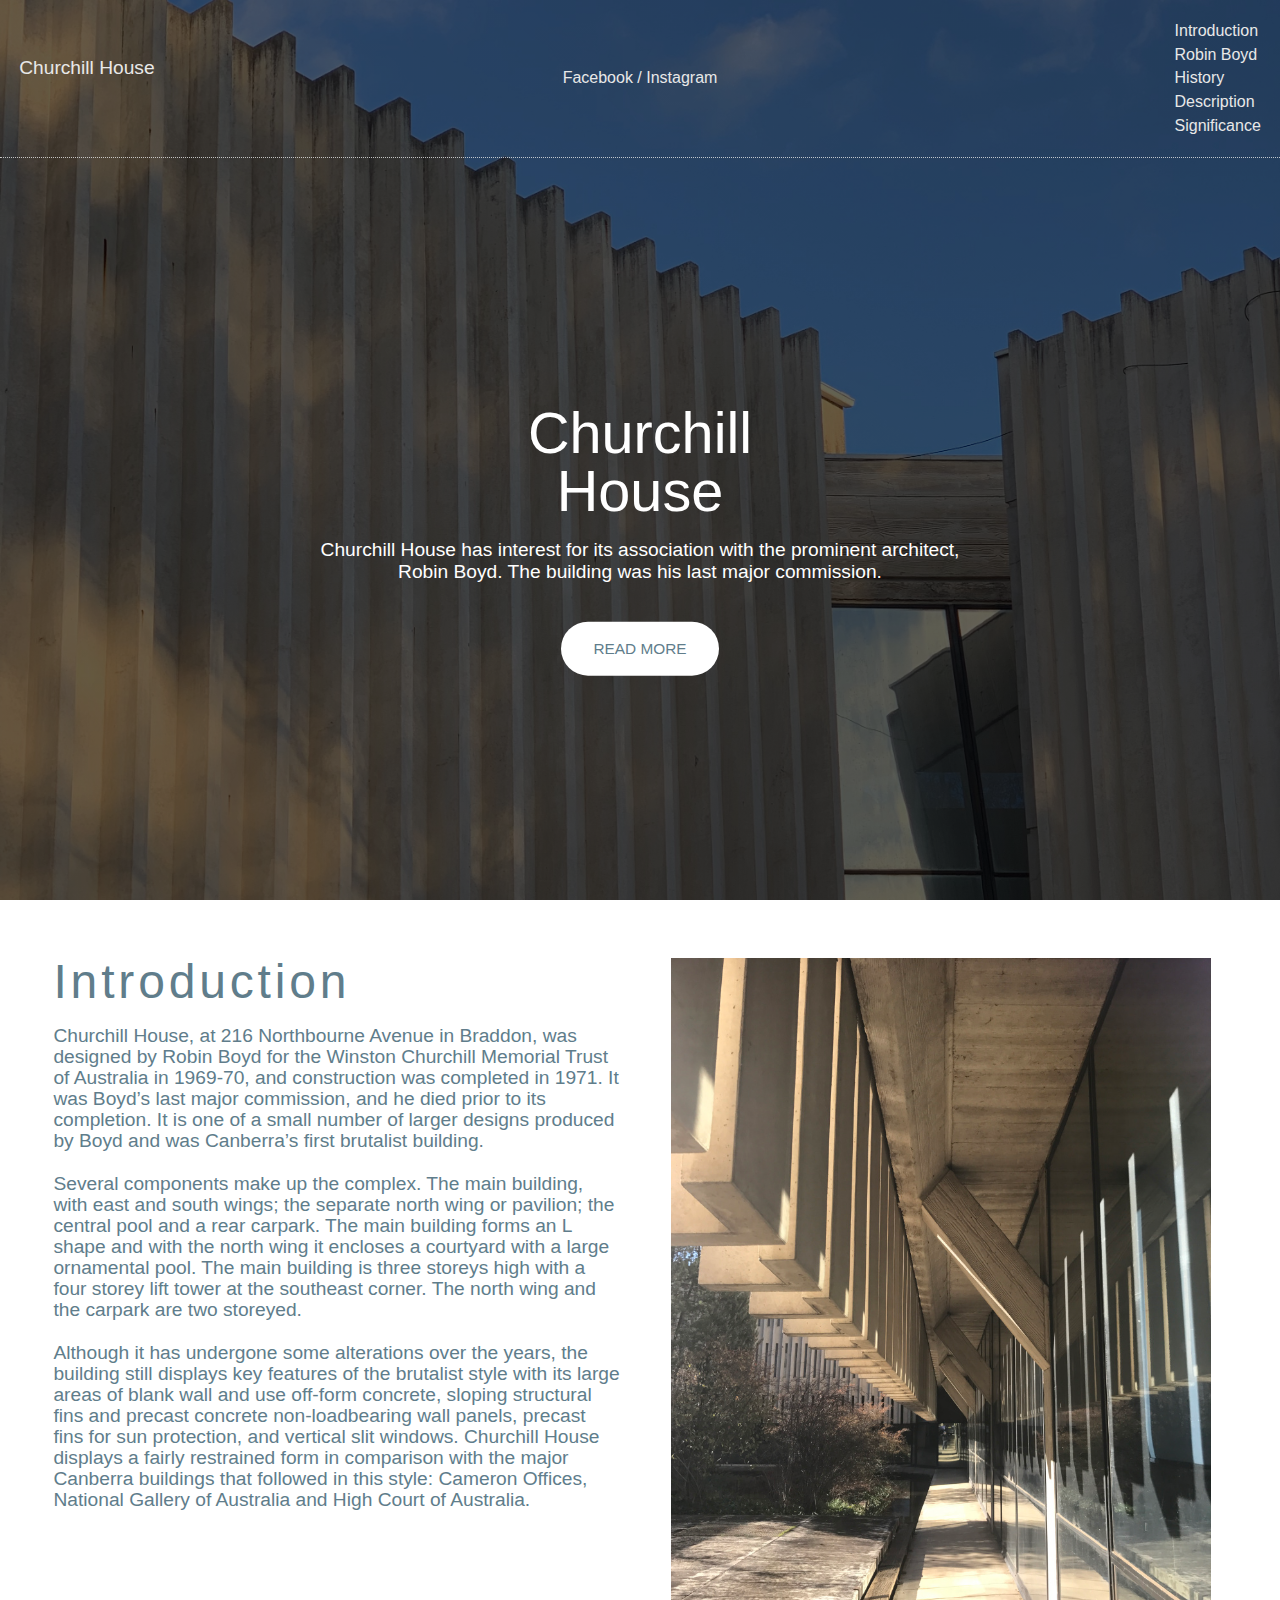
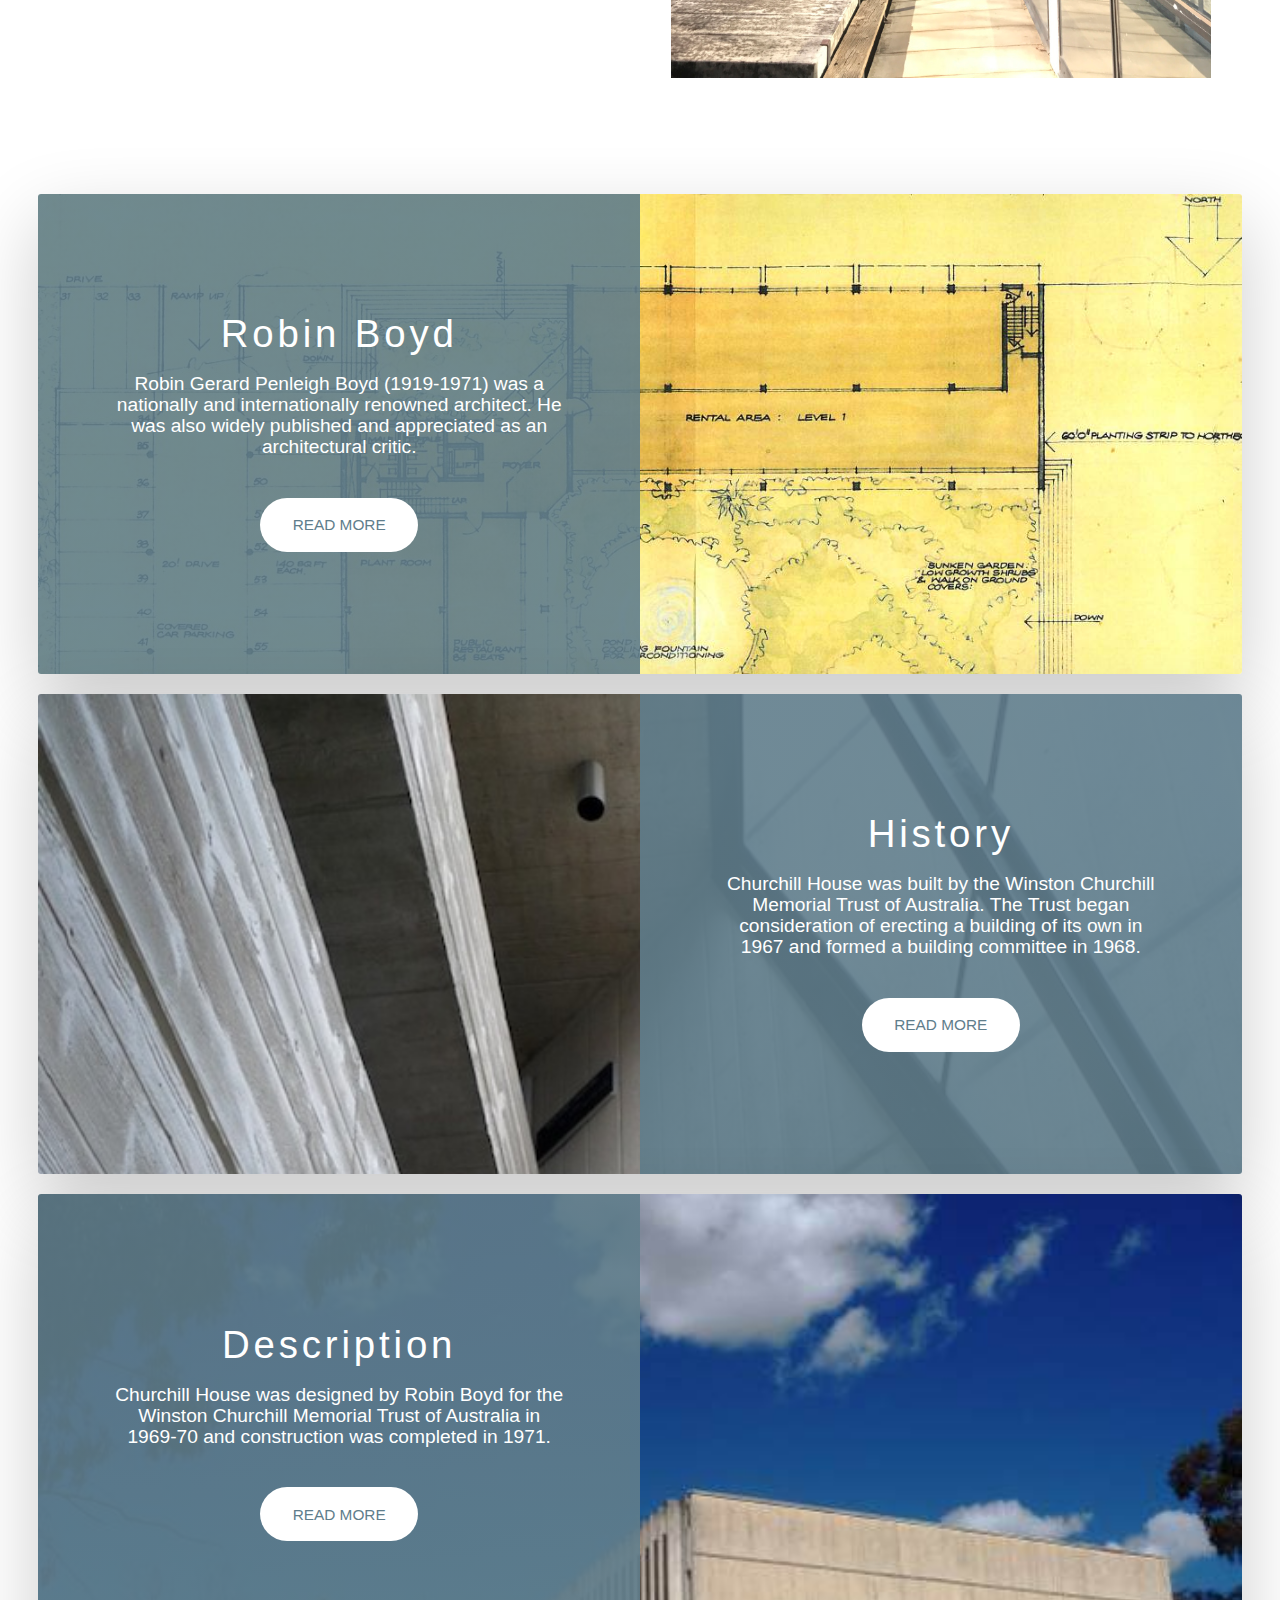
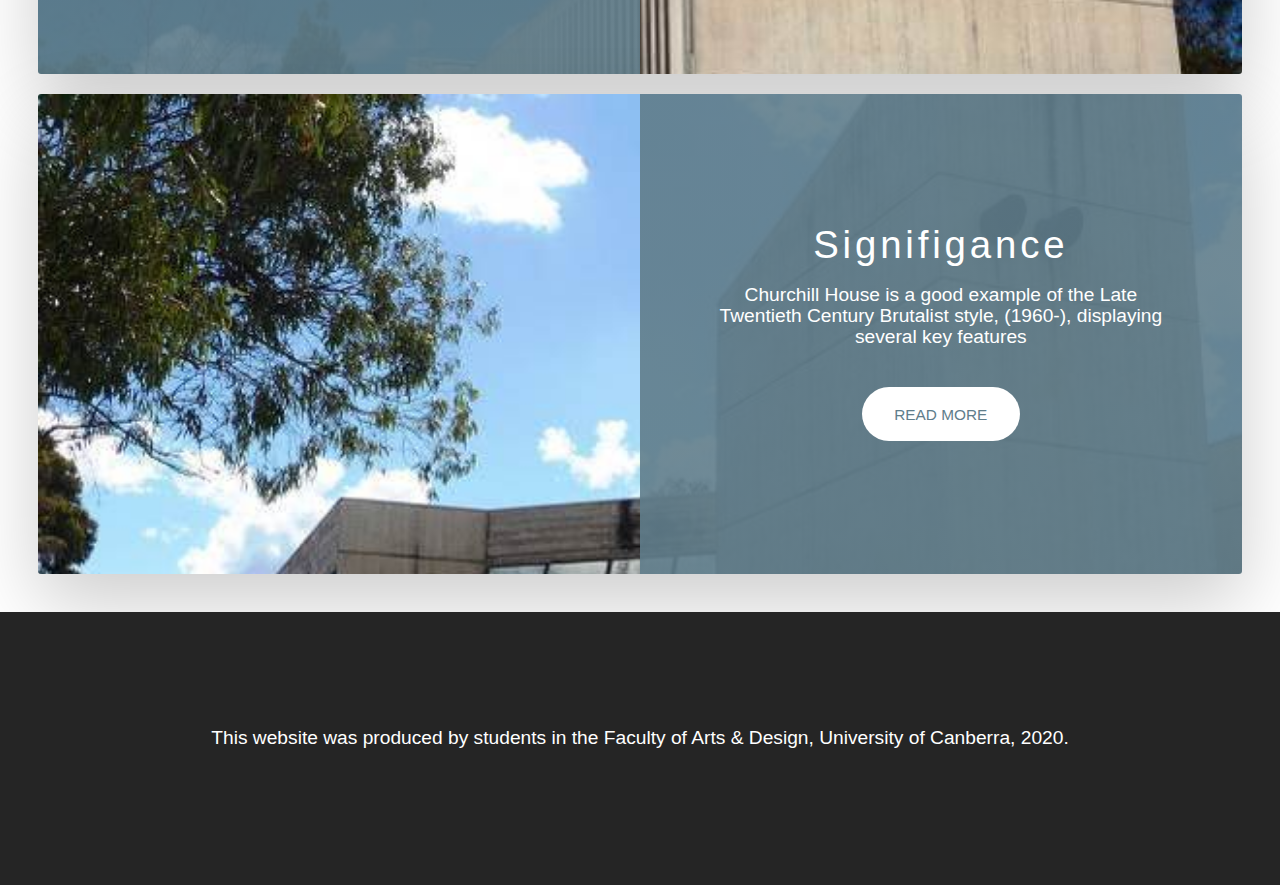
==== index.html @ b19f3801 "init" ====
<!DOCTYPE html>
<html lang="en">
<head>
    <meta charset="UTF-8">
    <meta name="viewport" content="width=device-width, initial-scale=1.0">
    <title>Churchill House</title>
    <link href="https://fonts.googleapis.com/css2?family=Radley:ital@0;1&display=swap" rel="stylesheet">
    <link rel="stylesheet" href="reset.css">
    <link rel="stylesheet" href="style.css">
</head>
<body>







  

   
        <header id="hero">
        
            <div class="navbar">
           
                    <div class="logo-box">
                        <p><a href="index.html">Churchill House</a></p>
                    </div>
                    <div class="social-links">
                        <ul>
                            <li><a class="social-link" href="#">Facebook</a> / </li>
                            <li><a class="social-link" href="#">Instagram</a></li>
                        </ul>
                    </div>
                    <div class="main-menu">
                        <nav class="main-nav">
                            <ul>
                                <li><a class="main-link" href="index.html#intro">Introduction</a></li>
                                <li><a class="main-link" href="robin-boyd.html">Robin Boyd</a></li>
                                <li><a class="main-link" href="history.html">History</a></li>
                                <li><a class="main-link" href="description.html">Description</a></li>
                                <li><a class="main-link" href="significance.html">Significance</a></li>
                            </ul>
                        </nav>
                    </div>
             
            </div>
          <div class="heading-box">
              <h1>
                <span class="heading-primary">Churchill</span>
                <span class="heading-sub">House</span>
              </h1>
              <p>Churchill House has interest for its association with the prominent architect, Robin Boyd. The building was his last major commission.</p>
              <a class="button" href="#intro">Read More</a>
          </div>
          
</header>









<!-- end of Hero section above, start of main section below -->

<main id="intro" class="main-container">
    <section class="top-section">
        <div class="section-container-text">
            <h2>Introduction</h2>
            <p>Churchill House, at 216 Northbourne Avenue in Braddon, was designed by Robin Boyd for the Winston Churchill Memorial Trust of Australia in 1969-70, and construction was completed in 1971. It was Boyd’s last major commission, and he died prior to its completion. It is one of a small number of larger designs produced by Boyd and was Canberra’s first brutalist building.</p>

           <p>Several components make up the complex. The main building, with east and south wings; the separate north wing or pavilion; the central pool and a rear carpark. The main building forms an L shape and with the north wing it encloses a courtyard with a large ornamental pool. The main building is three storeys high with a four storey lift tower at the southeast corner. The north wing and the carpark are two storeyed.</p>
            
            <p>Although it has undergone some alterations over the years, the building still displays key features of the brutalist style with its large areas of blank wall and use off-form concrete, sloping structural fins and precast concrete non-loadbearing wall panels, precast fins for sun protection, and vertical slit windows. Churchill House displays a fairly restrained form in comparison with the major Canberra buildings that followed in this style: Cameron Offices, National Gallery of Australia and High Court of Australia.</p>
        </div>
        <div class="section-container-image">
            <figure>
<img class="intro-image" src="/assets/images/churchill-house-21.jpg" alt="">
            </figure>
        </div>
    </section>

   
<!-- Row Section -->

<section class="read-more-section">
    <div class="row">
        <div class="row-content" id="row-1">
            <div class="row-text">
                <h2>Robin Boyd</h2>
                <p>Robin Gerard Penleigh Boyd (1919-1971) was a nationally and internationally renowned architect. He was also widely published and appreciated as an architectural critic.</p>
                <a class="button" href="robin-boyd.html">Read More</a>
            </div>
        </div>
    </div>


    <div class="row">
        <div class="row-content" id="row-2">
            <div class="row-text">
                <h2>History</h2>
                <p>Churchill House was built by the Winston Churchill Memorial Trust of Australia. The Trust began consideration of erecting a building of its own in 1967 and formed a building committee in 1968. </p>
                <a class="button" href="history.html">Read More</a>
            </div>
        </div>
    </div>


    <div class="row">
        <div class="row-content" id="row-3">
            <div class="row-text">
                <h2>Description</h2>
                <p>Churchill House was designed by Robin Boyd for the Winston Churchill Memorial Trust of Australia in 1969-70 and construction was completed in 1971.</p>
                <a class="button" href="description.html">Read More</a>
            </div>
        </div>
    </div>


    <div class="row">
        <div class="row-content" id="row-4">
            <div class="row-text">
                <h2>Signifigance</h2>
                <p>Churchill House is a good example of the Late Twentieth Century Brutalist style, (1960-), displaying several key features</p>
                <a class="button" href="significance.html">Read More</a>
                
            </div>
        </div>
    </div>


</section>

      <footer class="footer">
       <p>This website was produced by students in the Faculty of Arts & Design, University of Canberra, 2020.</p>
      </footer>
      





</body>
</html>
---- style.css ----
/* minor reset in addition to the reset.css just in case - a lot of resources seem to recommend border-box sizing for consistency */

* {
    margin: 0;
    padding: 0;
    box-sizing: border-box;
}

/* setting the root so that i can use rem's for font-size etc. and hopefully make my site responsive - a blog post recommended this */

:root {
    font-size: 1.5vw;
}



   p {
    font-size: 1.6rem;
    line-height: 1.8rem;
    margin-bottom: 1.4rem;
    }

    @media (min-width: 700px) {
        p {
           font-size: 1rem;
           line-height: 1.1rem;
           margin-bottom: 1.1rem;
        }  
       }
    

h1 {
    font-size: 3rem;
}

.heading-primary {
    display: block;
}

.heading-sub {
    display: block;
    margin-bottom: 1rem;
}

h2 {
    font-size: 2.5rem;
    letter-spacing: 0.2rem;
    margin-bottom: 1rem;
}



header {
    min-height: 100vh;
    width: 100%;
}

.content-page {
    background: rgb(96, 125, 139);
}

body {
    background-color: #ffffff;
    color: rgb(96, 125, 139);
    font-family: 'Roboto', sans-serif;
    font-weight: 400;
}

.navbar {
    color: rgba(232, 232, 232, 1);
    min-height: 8rem;
    font-size: 16px;
    display: flex;
    justify-content: space-between;
    align-items: center;
    height: 50%;
    padding: 1rem;
    border-bottom: 1px dotted rgba(232, 232, 232, 0.8);
}

/* Flex Nav items (3 items) */

.logo-box a {
   text-decoration: none;
   color: rgba(232, 232, 232, 1);
}

/* This was the only way i could think of to exactly centre the social media links */
.social-links {
    position: absolute;
    left: 50%;
    transform: translatex(-50%);
}
    .social-links li {
        list-style-type: none;
        display: inline-block;

    }
        .social-link {
            text-decoration: none;
            cursor: pointer;
            color: rgba(232, 232, 232, 1);
        }

.main-menu {
   
}

.main-nav {


}
    .main-nav li {
        list-style-type: none;
        padding: 0.2rem 0;
    }

    .social-link:link,
    .social-link:visited,
    .main-link:link,
    .main-link:visited {
        text-decoration: none;
        cursor: pointer;
        display: inline-block;
       color: rgba(232, 232, 232, 1);
       transition: all .2s ease-in-out;
    
    }

    .social-link:hover,
    .main-link:hover {
        background-color: rgba(96, 125, 139,0.9);
        transform: scale(1.3);
    }
    
    .social-link:visited,
    .main-link:visited {
        transform: scale(1.1);
    }

#hero {
    min-height: 100vh;
    width: 100%;
    background-image: linear-gradient(rgba(0,0,0,0.6), rgba(0,0,0,0.6)), url(/assets/images/churchill-house-37.jpg);
    background-size: cover;
    background-position: top;
    background-repeat: no-repeat;
}

.heading-box {
    color: #fff;
    position: absolute;
    top: 60%;
    left: 50%;
    transform: translate(-50%, -50%);
    text-align: center;
}



/* Header section including Navigation */
/* 
.header-section {
    width: 100vw;
    min-height: 90vh;
    /* background-color: blue; */
    /* background-image: url(/assets/images/churchill-house-36.jpg);
    background-size: cover;
    background-position: center;
}

.header {
    display: flex;
    align-items: center;
    justify-content: center;
    background-color: darkgreen;
    width: 95vw;
    height: 8vw;
    margin: auto;
} */ 

    /* three sections inside Header bar */
    /* first item */

    /* .header__logo-box {
        flex: 1;
        background-color: cadetblue;
        display: flex;
    }

    /* Second item */
    .header__social-box {
        flex: 2;
        background-color: chocolate;
        justify-content: center;
        text-align: center;
    }

    .social-links {
        display: flex;
        flex-direction: row;
        justify-content: center;
        align-content: center;
    }




    .social-links li {
        text-decoration: none;
    }

    .social-links a {
        text-decoration: none;
        list-style-type: none;
    }

    .social-links a:active, .social-links a:hover {
        border-bottom: 1px dotted #000000;
        color: #fff;
    }

.menu-section {
    flex: 1;
} */

    /* main menu in nav */

    /* menu */


   


/* 

    .heading-box {
        position: absolute;
        top: 45%;
        left: 50%;
        transform: translate(-50%, -50%);
        text-align: center;
        padding: 2rem 3em;
        overflow-x: visible;
    } */

    /* Set main heading font size etc. below */

    /* .main-heading {
        font-size: 3rem;
        color: seashell;
        background: rgba(0, 0, 0, .4);
        border-radius: 2px;
        padding: 1rem 1.5rem;
    }


    .main-heading__primary {
        display: block;
    }

    .main-heading__sub {
        display: block;
    } */

    /* End of Hero Section above - Start of Main section below */

    .main-container {
        width: 100vw;
    }

    .top-section {
        /* background-color: fuchsia; */
        min-height: 80vh;
        width: 100%;
        display: grid;
        align-items: center;
        grid-template-columns: repeat(auto-fit, minmax(300px, 1fr));
        padding: 2rem 2rem;
        
    }

    /* Media Query for section height on Tablet - auto-fit seems to work well but the rows are way too tall on tablet compared to their width) */

    @media (min-width: 700px) and (max-width: 1200px) {
        .top-section {
            min-height: 70vh;
        }
    }


    .section-container-text {
        height: 100%;
        max-width: 100vw;
        /* background-color: lightseagreen; */
        padding: 0 2.5%;
        max-width: 100vw;
        padding-top: 1rem;
        padding-bottom: 1rem;
        padding-right: 1rem;
    }

    .alternate {
        color: #fff;
    }

    .section-container-image {
        height: 100%;
        /* background-color: hotpink; */
        padding: 0 2.5%;
        max-width: 100vw;
        padding-top: 1rem;
        padding-bottom: 1rem;
        max-width: 100vw;
    }

 



    .intro-image {
        max-height: 80vh;
        display: block;
        margin: 0 auto;
        object-fit: cover;
        max-width: 95vw;
        
    }


/* Section that contains rows of content */

.read-more-section {
    padding: 2rem 2rem;
    /* background-image: linear-gradient(to right bottom, #fff, #000000); */
}


.row {
    padding-top: 20px;
}




.row-content {
    background-image: linear-gradient(90deg,
    rgba(96, 125, 139,0.9) 0%,
    rgba(96, 125, 139,0.9) 50%,
                                    transparent 50%),
                                    url(/assets/images/churchill-house-19.jpg);



    background-size: 100%;
    border-radius: 3px;
    box-shadow: 0 1.5rem 4rem rgba(0, 0, 0, .2);


    height: 25rem;
    /* display: grid; */
    display: flex;

    align-items: center;
}

#row-2, #row-4 {
    flex-direction: row-reverse;



 
}

#row-1 {
    background-image: linear-gradient(90deg,
    rgba(96, 125, 139,0.9) 0%,
    rgba(96, 125, 139,0.9) 50%,
                                    transparent 50%),
                                    url(/assets/images/churchill-house-19.jpg);
}


#row-2 {
    background-image: linear-gradient(270deg,
    rgba(96, 125, 139,0.9) 0%,
    rgba(96, 125, 139,0.9) 50%,
    transparent 50%),
 url(/assets/images/churchill-house-24.jpg);
}


#row-3 {

        background-image: linear-gradient(90deg,
        rgba(96, 125, 139,0.9) 0%,
        rgba(96, 125, 139,0.9) 50%,
                                        transparent 50%),
                                        url(/assets/images/churchill-house-15.jpg);
    
}


#row-4 {
    background-image: linear-gradient(270deg,
    rgba(96, 125, 139,0.9) 0%,
    rgba(96, 125, 139,0.9) 50%,
    transparent 50%),
 url(/assets/images/churchill-house-14.jpg);
}




.row-text {
    width: 50%;
    padding: 4rem;
    text-align: center;
    color: #fff;
}

.row-text h2 {
 font-size: 2rem;
}

/* links */

a, a:visited, a:hover, a:active {
    text-decoration: none;
    color: inherit;
}

/* button */

.button:link,
.button:visited {
    margin-top: 1rem;
    font-size: 0.8rem;
    text-transform: uppercase;
    background-color: #fff;
    color: rgb(96, 125, 139);
    padding: 1rem 1.7rem;
    display: inline-block;
    border-radius: 2.5rem;
    transition: all .3s;
}

.button:hover {
    transform: translateY(-3px);
    box-shadow: 0 10px 20px rgba(0,0,0,.2);
}

.button:active {
    transform: translateY(-1px);
    box-shadow: 0 5px 10px rgba(0,0,0,.2);
}

/* Footer */

.footer {
    background-color: rgb(37, 37, 37);
    color: #fff;
    text-align: center;
    padding: 6rem 0;
    position: sticky;
    font-size: 1rem;
}
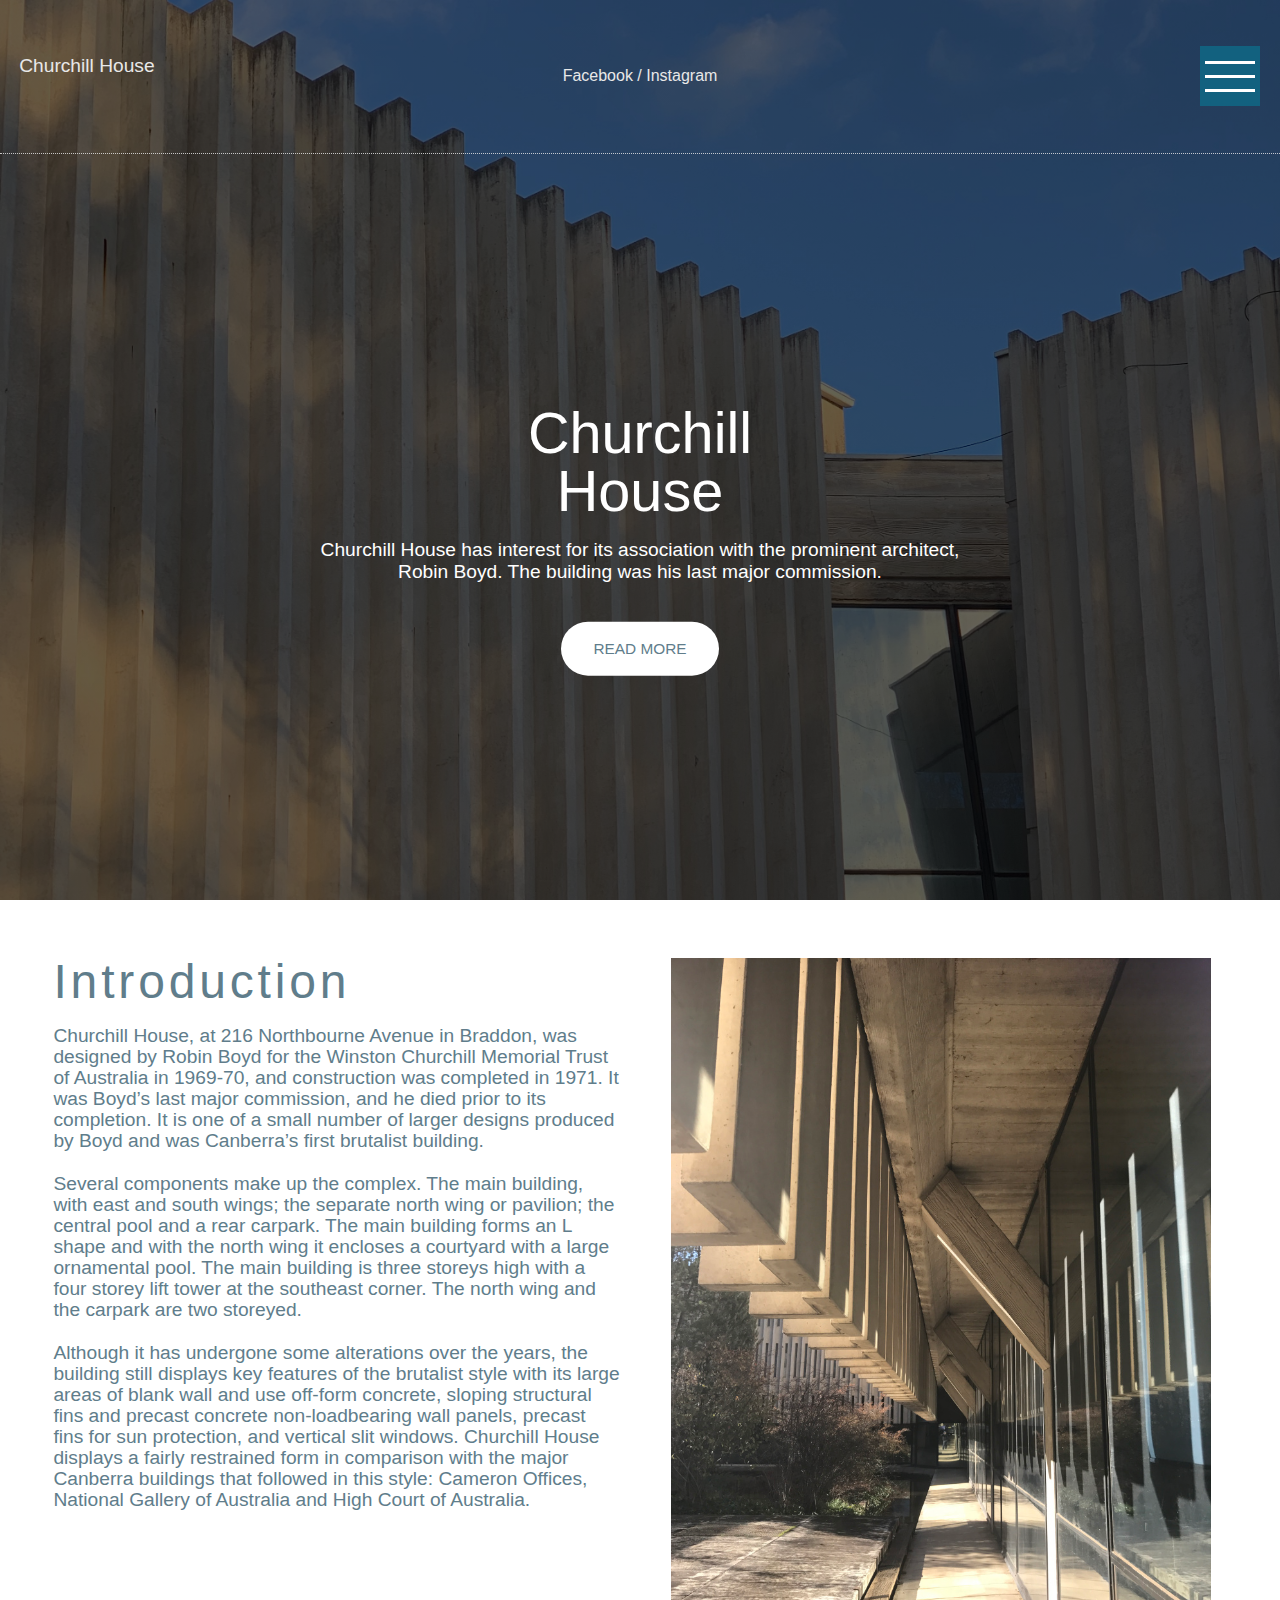
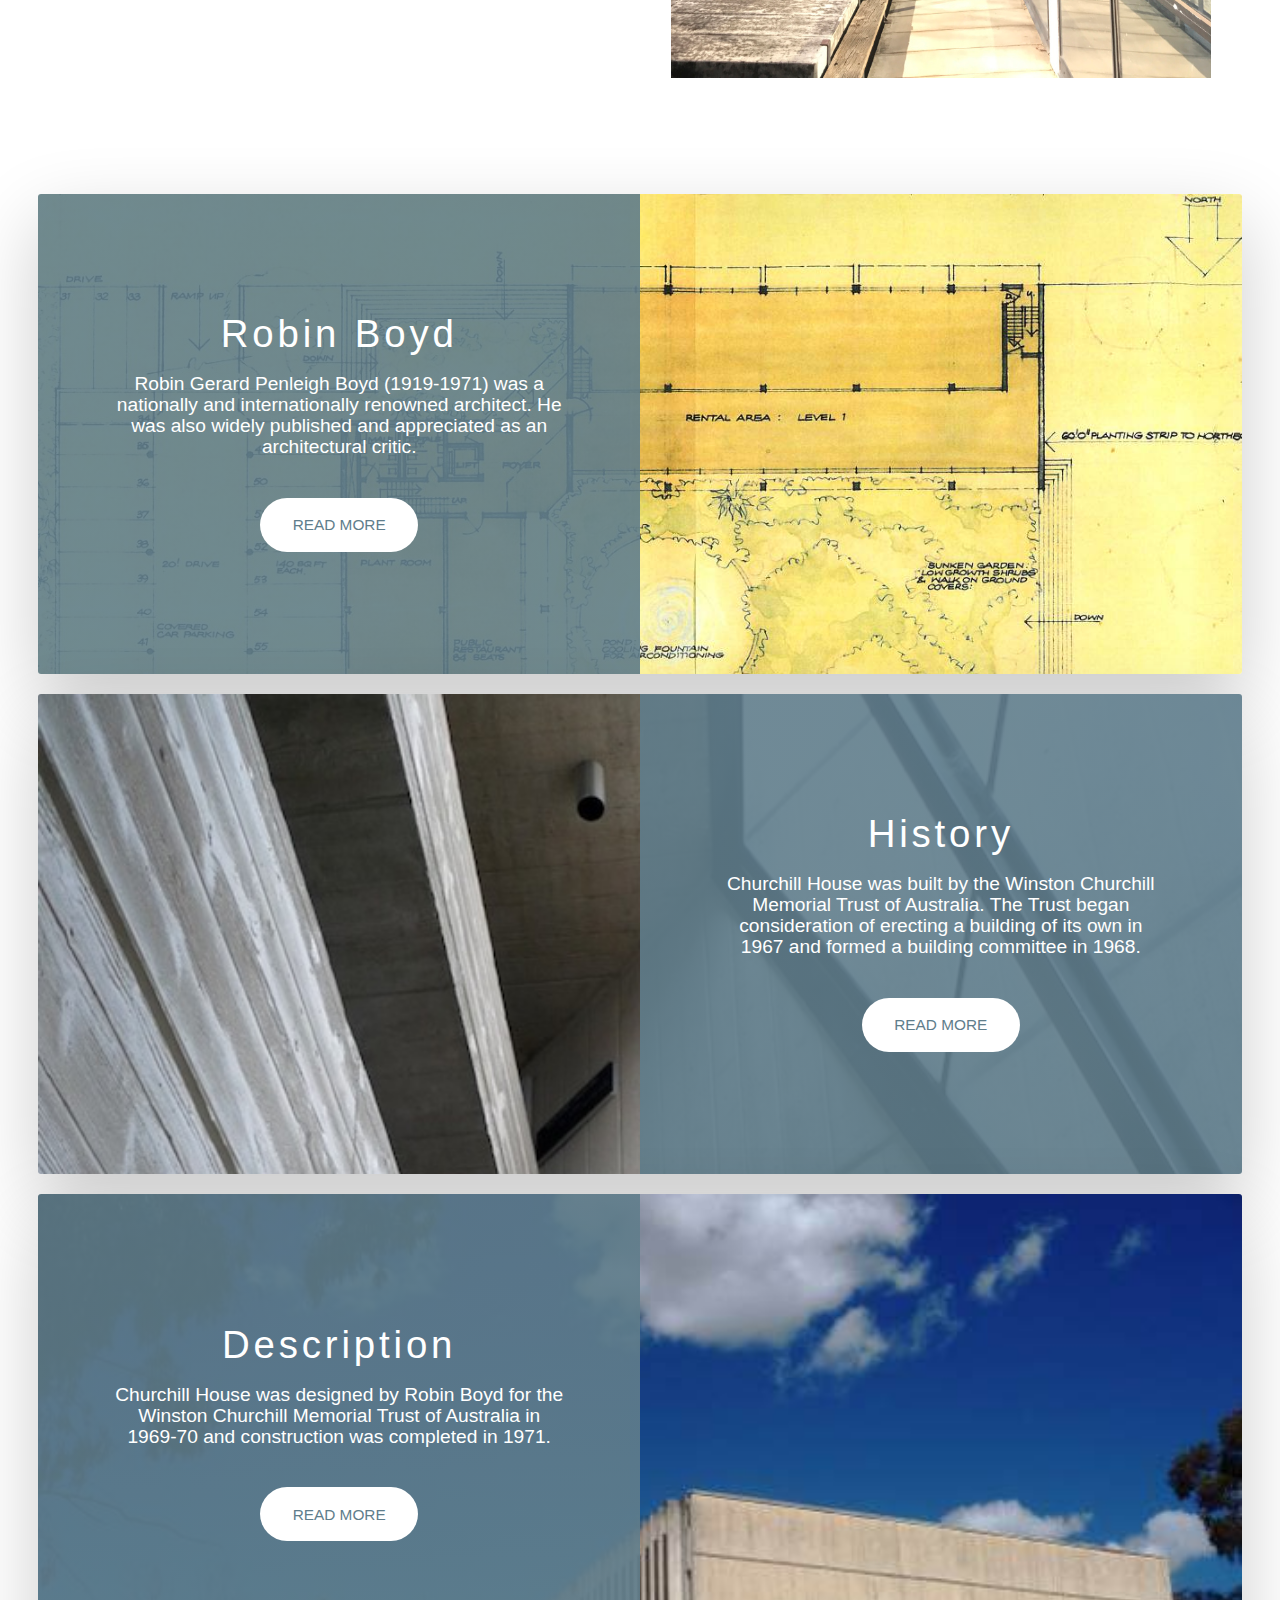
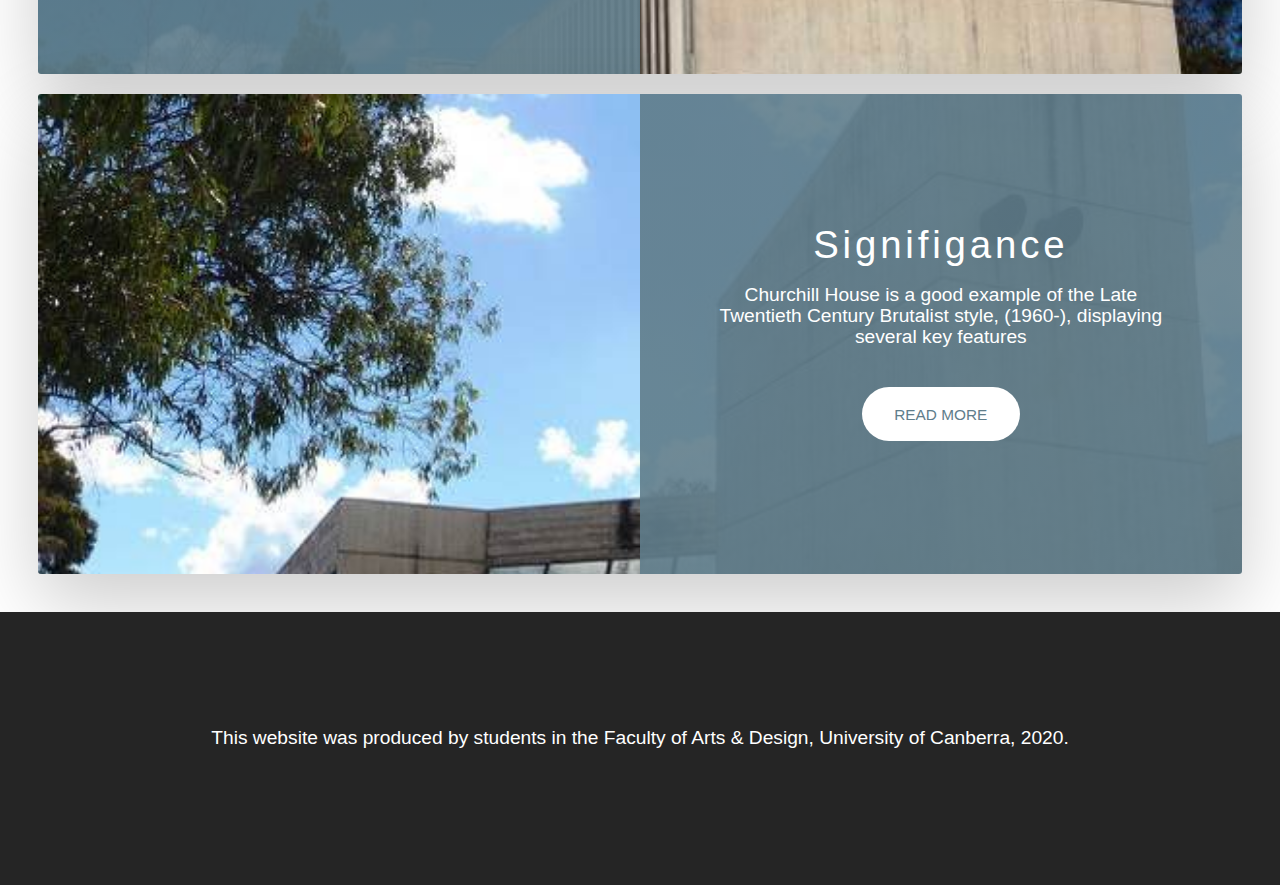
==== commit 3838a973: "hamburger menu" ====
--- a/index.html
+++ b/index.html
@@ -32,7 +32,7 @@
                             <li><a class="social-link" href="#">Instagram</a></li>
                         </ul>
                     </div>
-                    <div class="main-menu">
+                    <!-- <div class="main-menu">
                         <nav class="main-nav">
                             <ul>
                                 <li><a class="main-link" href="index.html#intro">Introduction</a></li>
@@ -42,6 +42,14 @@
                                 <li><a class="main-link" href="significance.html">Significance</a></li>
                             </ul>
                         </nav>
+                    </div> -->
+                    <div class="menu-box">
+                        <div class="menu-container">
+                            <input type="checkbox" class="toggle-switch">
+                            <div class="hamburger">
+                                <div></div>
+                            </div>
+                        </div>
                     </div>
              
             </div>
--- a/style.css
+++ b/style.css
@@ -27,7 +27,101 @@
            margin-bottom: 1.1rem;
         }  
        }
+  /* Menu code */
+  
+  /* menu */
+
+  .menu-box {
+      /* height: 100%; */
+      /* position: fixed; */
+
+
+  }
+
+  .menu-container {
+    position: fixed;
+    right: 0;
+    top 0;
+    z-index: 1;
     
+}
+
+.menu-container .toggle-switch {
+    position: absolute;
+    right: 20px;
+    top: -30px;
+    z-index: 2;
+    cursor: pointer;
+    width: 60px;
+    height: 60px;
+    opacity: 0;
+
+}
+
+.menu-container .hamburger {
+    position: absolute;
+    top: -30px;
+    right: 20px;
+    z-index: 1;
+    width: 60px;
+    height: 60px;
+    padding: 5px;
+    background-color: rgba(13, 110, 139, 0.75);
+    display: flex;
+    align-items: center;
+    justify-content: center;
+
+}
+
+/* Hamburger line */
+
+.menu-container .hamburger > div {
+    position: relative;
+    width: 100%;
+    height: 3px;
+    background-color: #ffffff;
+    display: flex;
+    align-items: center;
+    justify-content: center;
+    transition: all 0.4s ease;
+}
+
+/* Top and bottom lines */
+
+.menu-container .hamburger > div:after,
+.menu-container .hamburger > div:before {
+content: "";
+position: absolute;
+z-index: 1;
+top: -14px;
+width: 100%;
+height: 3px;
+background: inherit;
+}
+
+/* moves line down */
+.menu-container .hamburger > div:after {
+    top: 14px;
+}
+
+/* toggler animate */
+
+.menu-container .toggle-switch:checked + .hamburger > div {
+    transform: rotate(135deg);
+    }
+
+    /* turn lines into x */
+
+.menu-container .toggle-switch:checked + .hamburger > div:before,
+.menu-container .toggle-switch:checked + .hamburger > div:after {
+    top: 0;
+    transform: rotate(90deg);
+}
+
+
+
+
+  /* end menu code */
 
 h1 {
     font-size: 3rem;
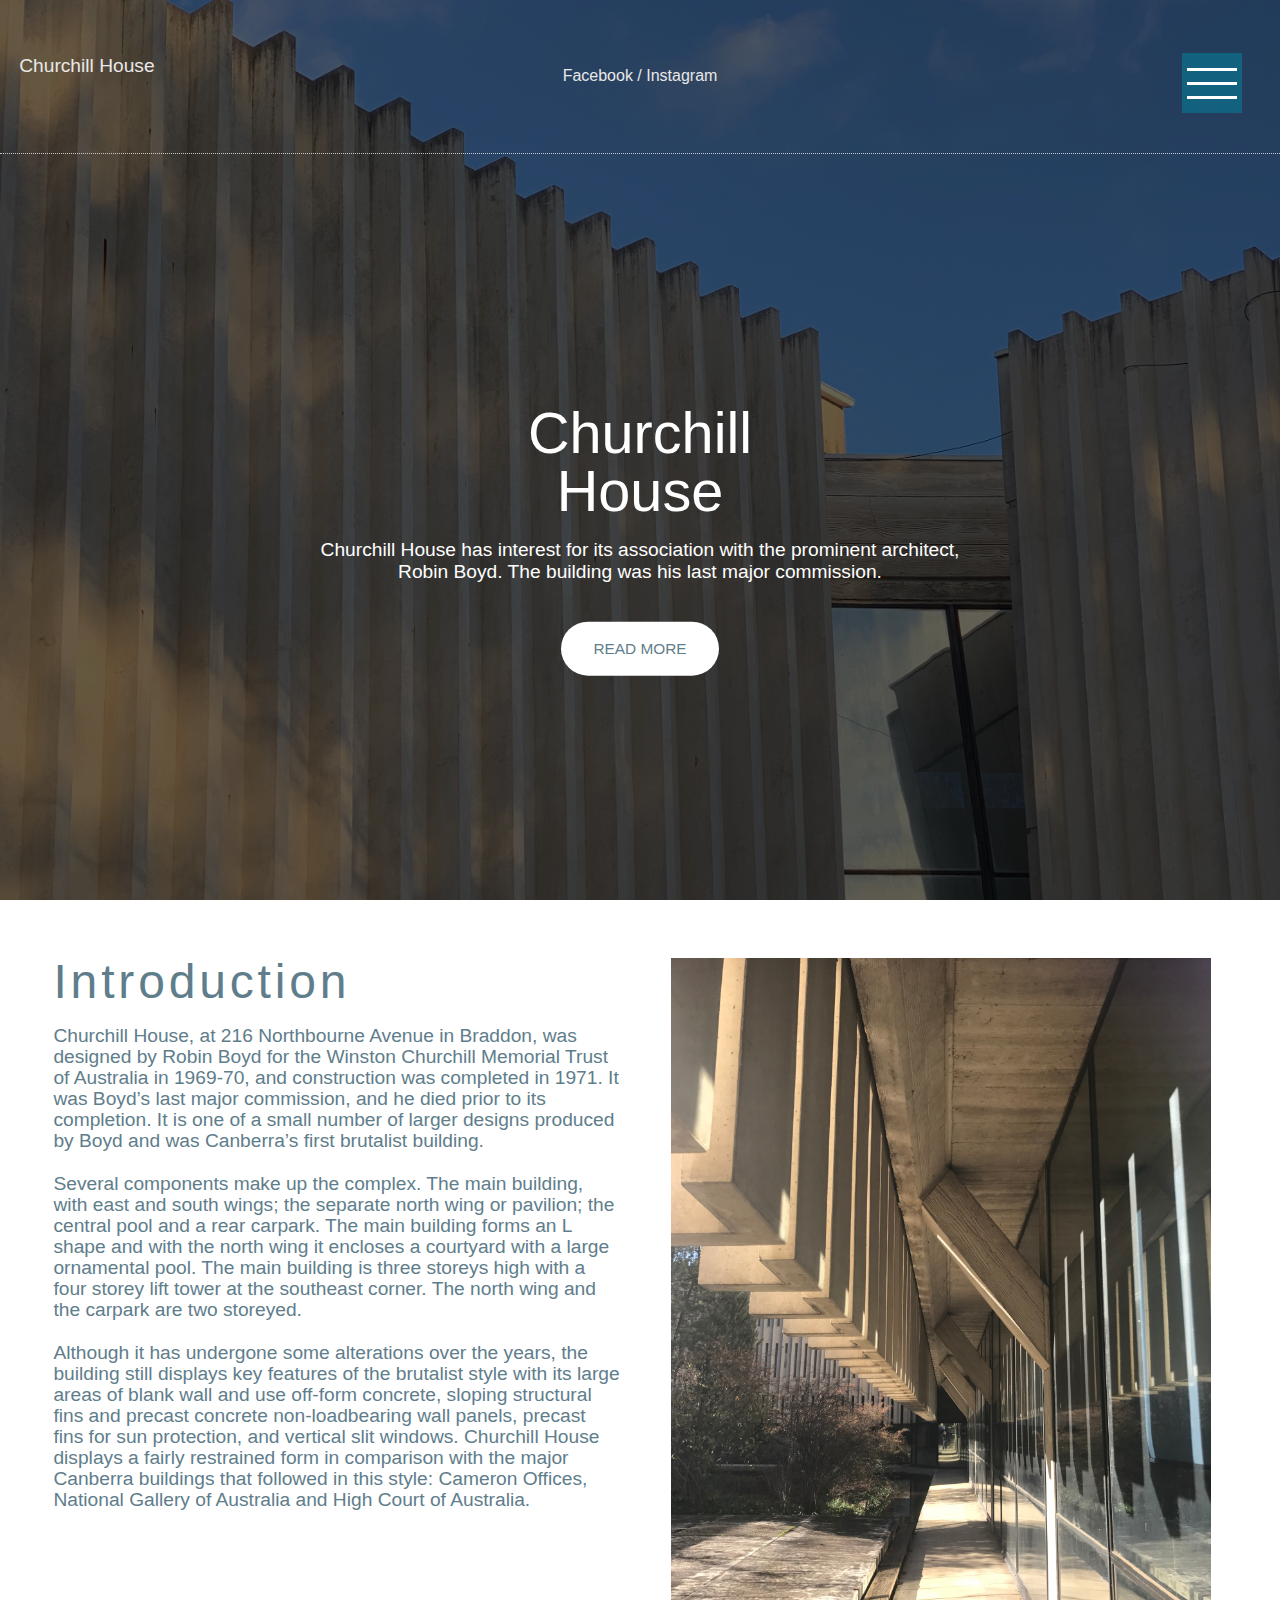
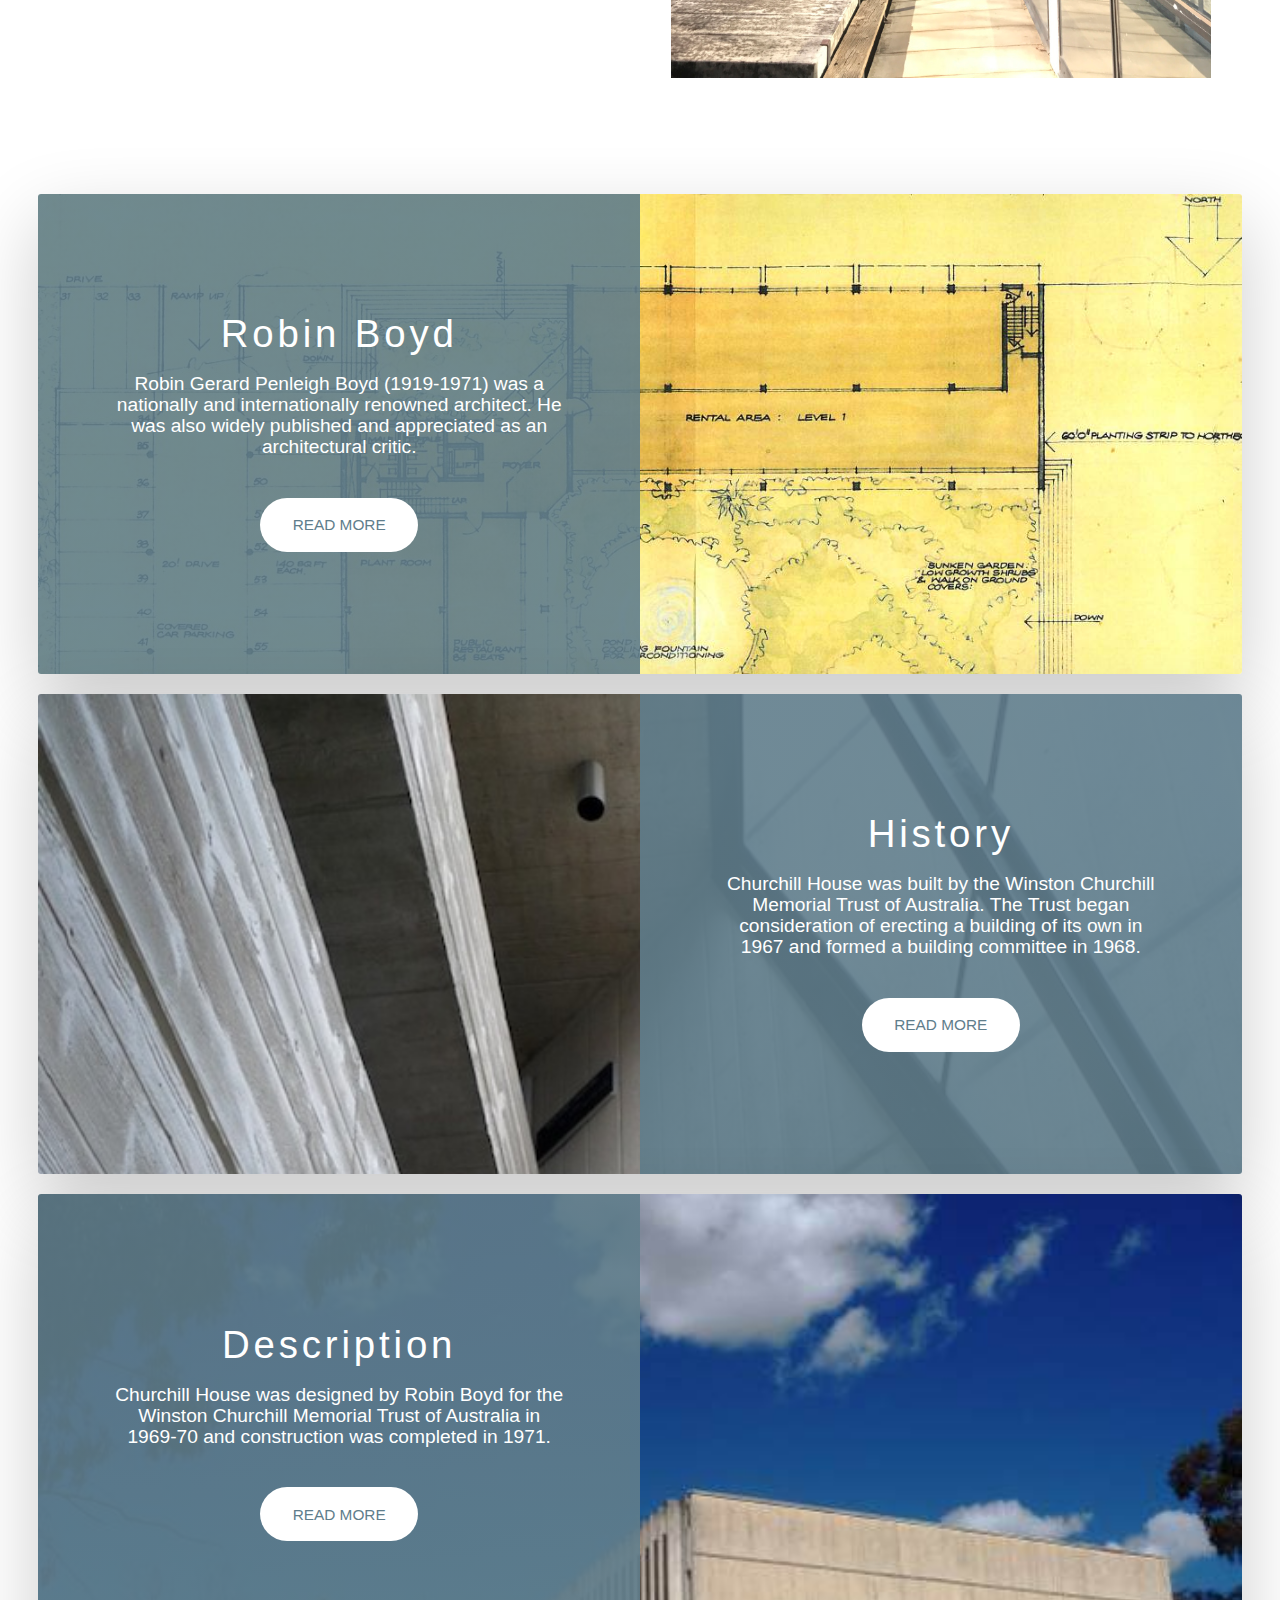
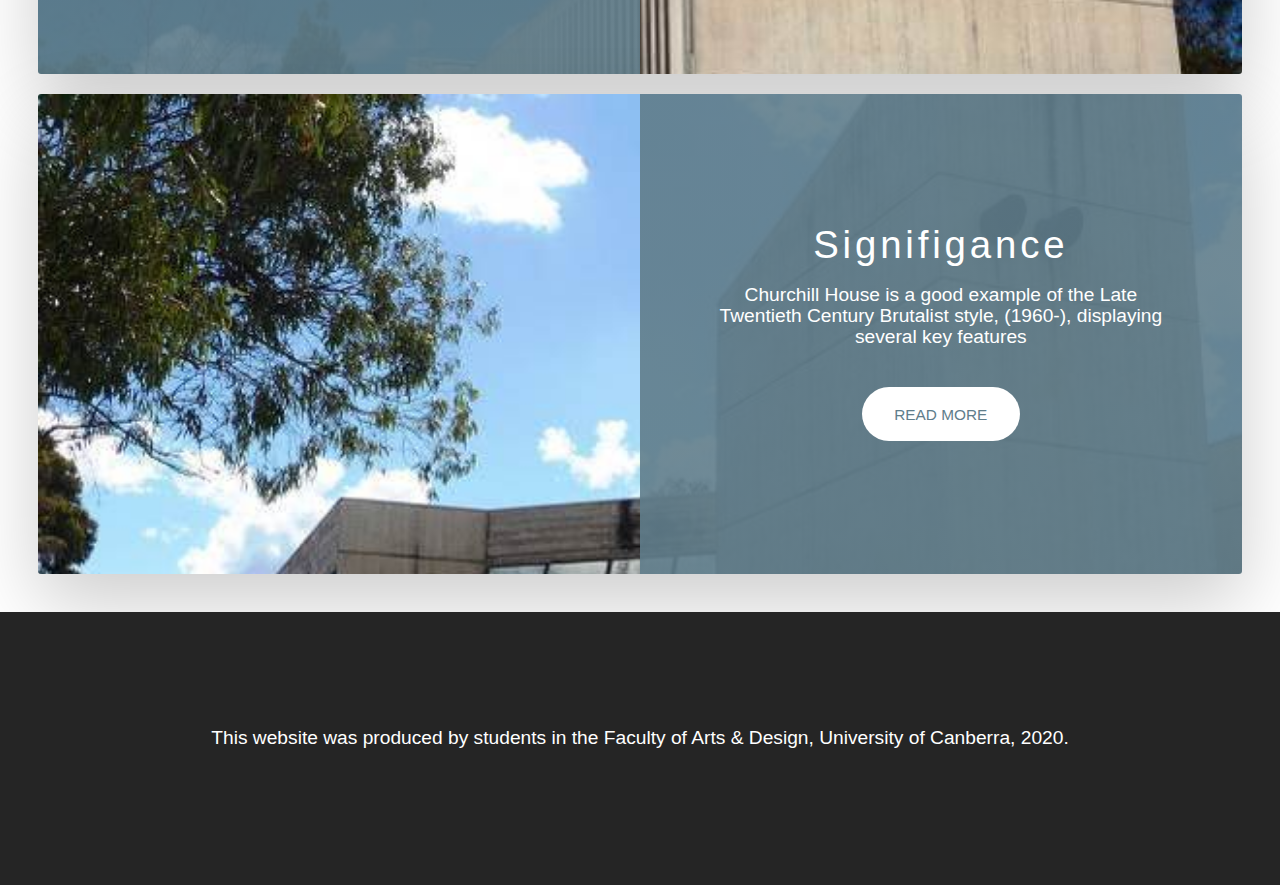
==== commit 3798b3a6: "functioning hamburger menu" ====
--- a/index.html
+++ b/index.html
@@ -49,7 +49,25 @@
                             <div class="hamburger">
                                 <div></div>
                             </div>
+                            <nav class="menu">
+                                <div>
+                                    <div>
+                                        <ul>
+                                            
+                                            <li><a class="main-link" href="robin-boyd.html">Robin Boyd</a></li>
+                                            <li><a class="main-link" href="history.html">History</a></li>
+                                            <li><a class="main-link" href="description.html">Description</a></li>
+                                            <li><a class="main-link" href="significance.html">Significance</a></li>
+                                        </ul>
+                                    </div>
+                                </div>
+                            </nav>
                         </div>
+
+                        
+
+
+
                     </div>
              
             </div>
--- a/style.css
+++ b/style.css
@@ -48,8 +48,8 @@
 
 .menu-container .toggle-switch {
     position: absolute;
-    right: 20px;
-    top: -30px;
+    right: 2rem;
+    top: -1.2rem;
     z-index: 2;
     cursor: pointer;
     width: 60px;
@@ -60,8 +60,8 @@
 
 .menu-container .hamburger {
     position: absolute;
-    top: -30px;
-    right: 20px;
+    top: -1.2rem;
+    right: 2rem;
     z-index: 1;
     width: 60px;
     height: 60px;
@@ -118,8 +118,74 @@
     transform: rotate(90deg);
 }
 
-
-
+/* menu items */
+
+.menu-container .menu {
+    position: fixed;
+    top: 0;
+    right: 0;
+    width: 100%;
+    height: 100%;
+    visibility: hidden;
+    overflow: hidden;
+    display: flex;
+    align-items: center;
+    justify-content: center;
+}
+
+/* show menu */
+
+.menu-container .toggle-switch:checked ~ .menu {
+    visibility: visible;
+    }
+    
+    .menu-container .toggle-switch:checked ~ .menu > div {
+        transform: scale(1);
+        transition-duration: 0.75s;
+        }
+    
+        .menu-container .toggle-switch:checked ~ .menu > div > div {
+           opacity: 1;
+            }
+
+.menu-container .menu > div {
+                background: rgba(24, 39, 51, 0.85);
+                border-radius: 50%;
+                width: 200vw;
+                height: 200vw;
+                display: flex;
+                flex: none;
+                align-items: center;
+                justify-content: center;
+                transform: scale(0);
+                transform: all 0.4s ease;
+            }
+
+.menu-container .menu > div > div {
+                text-align: center;
+                max-width: 90vw;
+                max-height: 100vh;
+                opacity: 0;
+                transition: opacity 0.4s ease;
+            }
+
+            .menu-container .menu > div > div > ul > li {
+                list-style: none;
+                color: #fff;
+                font-size: 1.4rem;
+                padding: 1rem;
+            }
+
+        main:target ~ .menu-container .toggle-switch:checked {
+
+        }
+
+        
+.menu-container .menu > div > div > ul > li > a {
+    color: inherit;
+    text-decoration: none;
+    transition: color 0.4s ease;
+}
 
   /* end menu code */
 
@@ -252,35 +318,7 @@
 
 
 
-/* Header section including Navigation */
-/* 
-.header-section {
-    width: 100vw;
-    min-height: 90vh;
-    /* background-color: blue; */
-    /* background-image: url(/assets/images/churchill-house-36.jpg);
-    background-size: cover;
-    background-position: center;
-}
-
-.header {
-    display: flex;
-    align-items: center;
-    justify-content: center;
-    background-color: darkgreen;
-    width: 95vw;
-    height: 8vw;
-    margin: auto;
-} */ 
-
-    /* three sections inside Header bar */
-    /* first item */
-
-    /* .header__logo-box {
-        flex: 1;
-        background-color: cadetblue;
-        display: flex;
-    }
+
 
     /* Second item */
     .header__social-box {
@@ -326,36 +364,6 @@
    
 
 
-/* 
-
-    .heading-box {
-        position: absolute;
-        top: 45%;
-        left: 50%;
-        transform: translate(-50%, -50%);
-        text-align: center;
-        padding: 2rem 3em;
-        overflow-x: visible;
-    } */
-
-    /* Set main heading font size etc. below */
-
-    /* .main-heading {
-        font-size: 3rem;
-        color: seashell;
-        background: rgba(0, 0, 0, .4);
-        border-radius: 2px;
-        padding: 1rem 1.5rem;
-    }
-
-
-    .main-heading__primary {
-        display: block;
-    }
-
-    .main-heading__sub {
-        display: block;
-    } */
 
     /* End of Hero Section above - Start of Main section below */
 
@@ -366,7 +374,7 @@
     .top-section {
         /* background-color: fuchsia; */
         min-height: 80vh;
-        width: 100%;
+        max-width: 100vw;
         display: grid;
         align-items: center;
         grid-template-columns: repeat(auto-fit, minmax(300px, 1fr));
@@ -374,14 +382,8 @@
         
     }
 
-    /* Media Query for section height on Tablet - auto-fit seems to work well but the rows are way too tall on tablet compared to their width) */
-
-    @media (min-width: 700px) and (max-width: 1200px) {
-        .top-section {
-            min-height: 70vh;
-        }
-    }
-
+  
+    
 
     .section-container-text {
         height: 100%;
@@ -410,15 +412,31 @@
 
  
 
-
+@media (max-width: 699px) {
+    .intro-image {
+        max-width: 95vw;
+    }
+}
 
     .intro-image {
         max-height: 80vh;
         display: block;
         margin: 0 auto;
         object-fit: cover;
-        max-width: 95vw;
+        /* max-width: 95vw; */
         
+    }
+
+      /* Media Query for section height on Tablet - auto-fit seems to work well but the rows are way too tall on tablet compared to their width) */
+
+      @media (min-width: 700px) and (max-width: 1200px) {
+        .top-section {
+            min-height: 70vh;
+        }
+
+        .intro-image {
+            max-width: 45vw;
+        }
     }
 
 
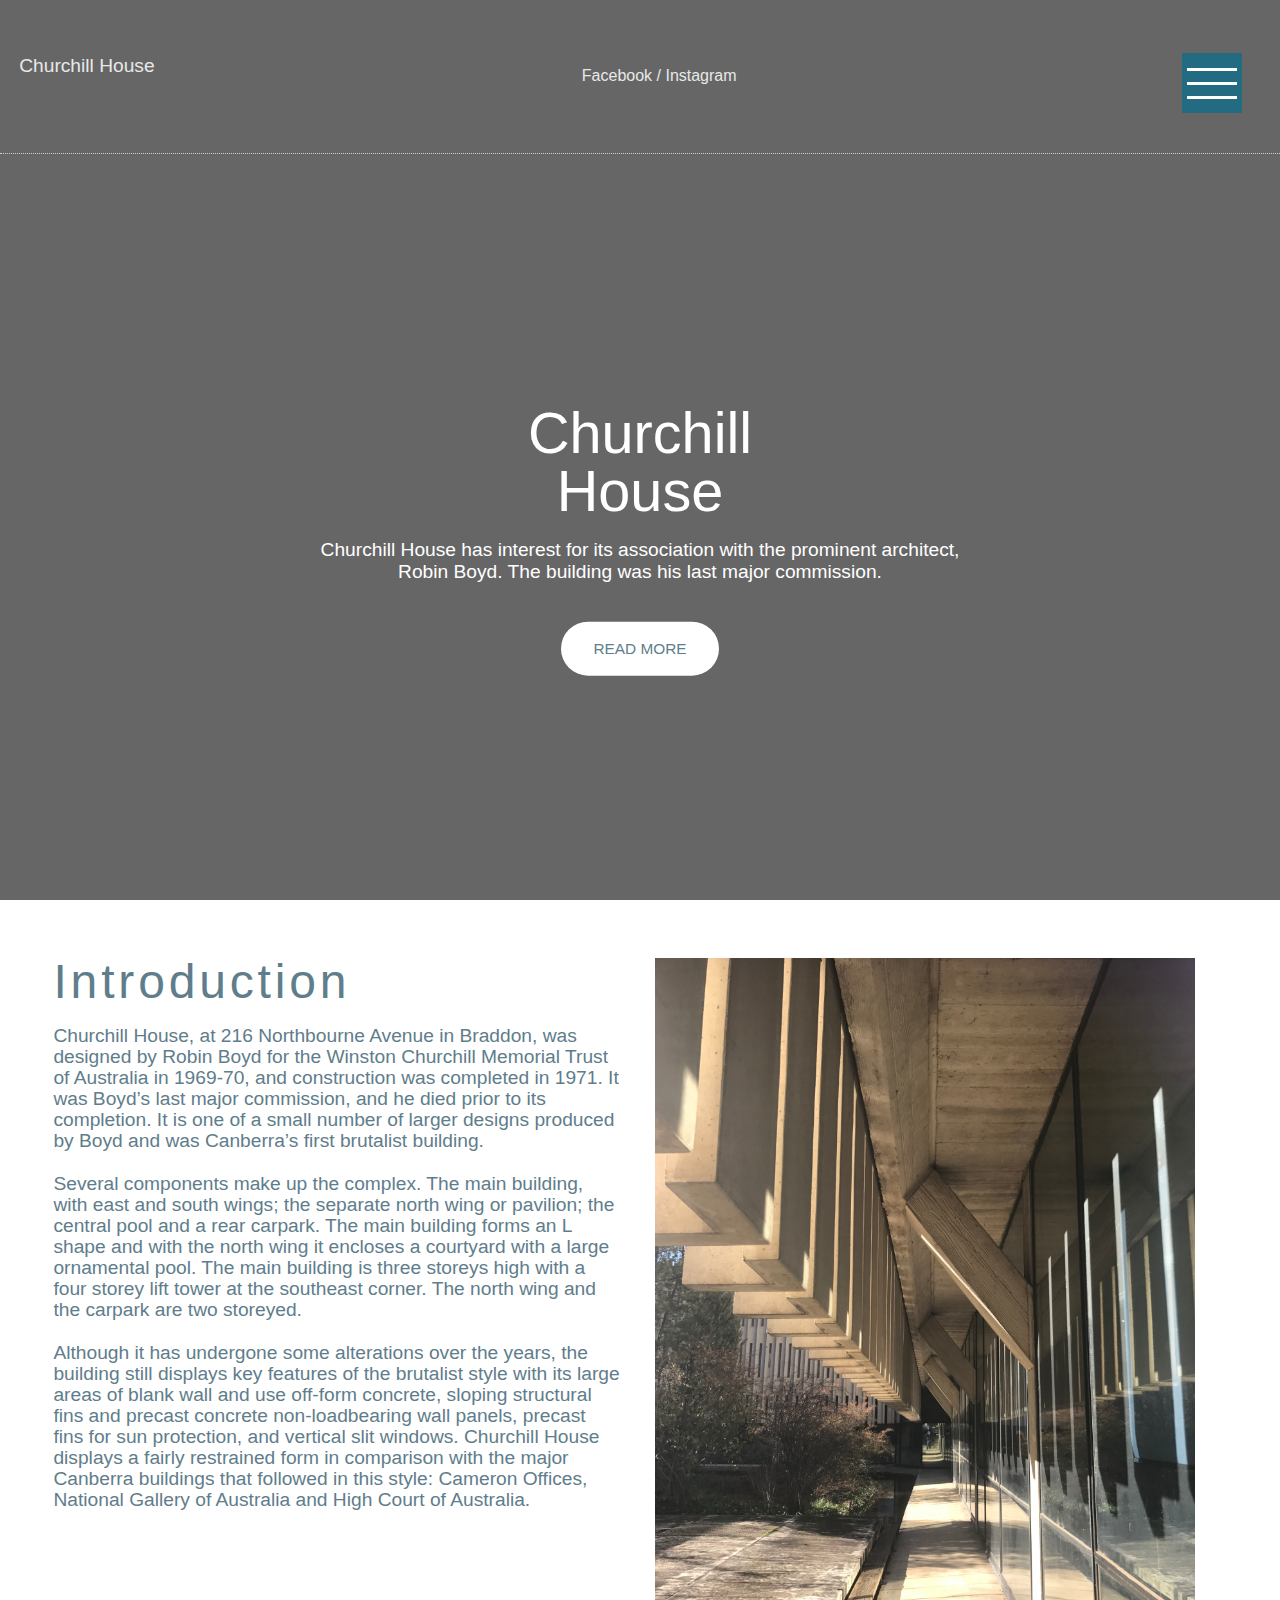
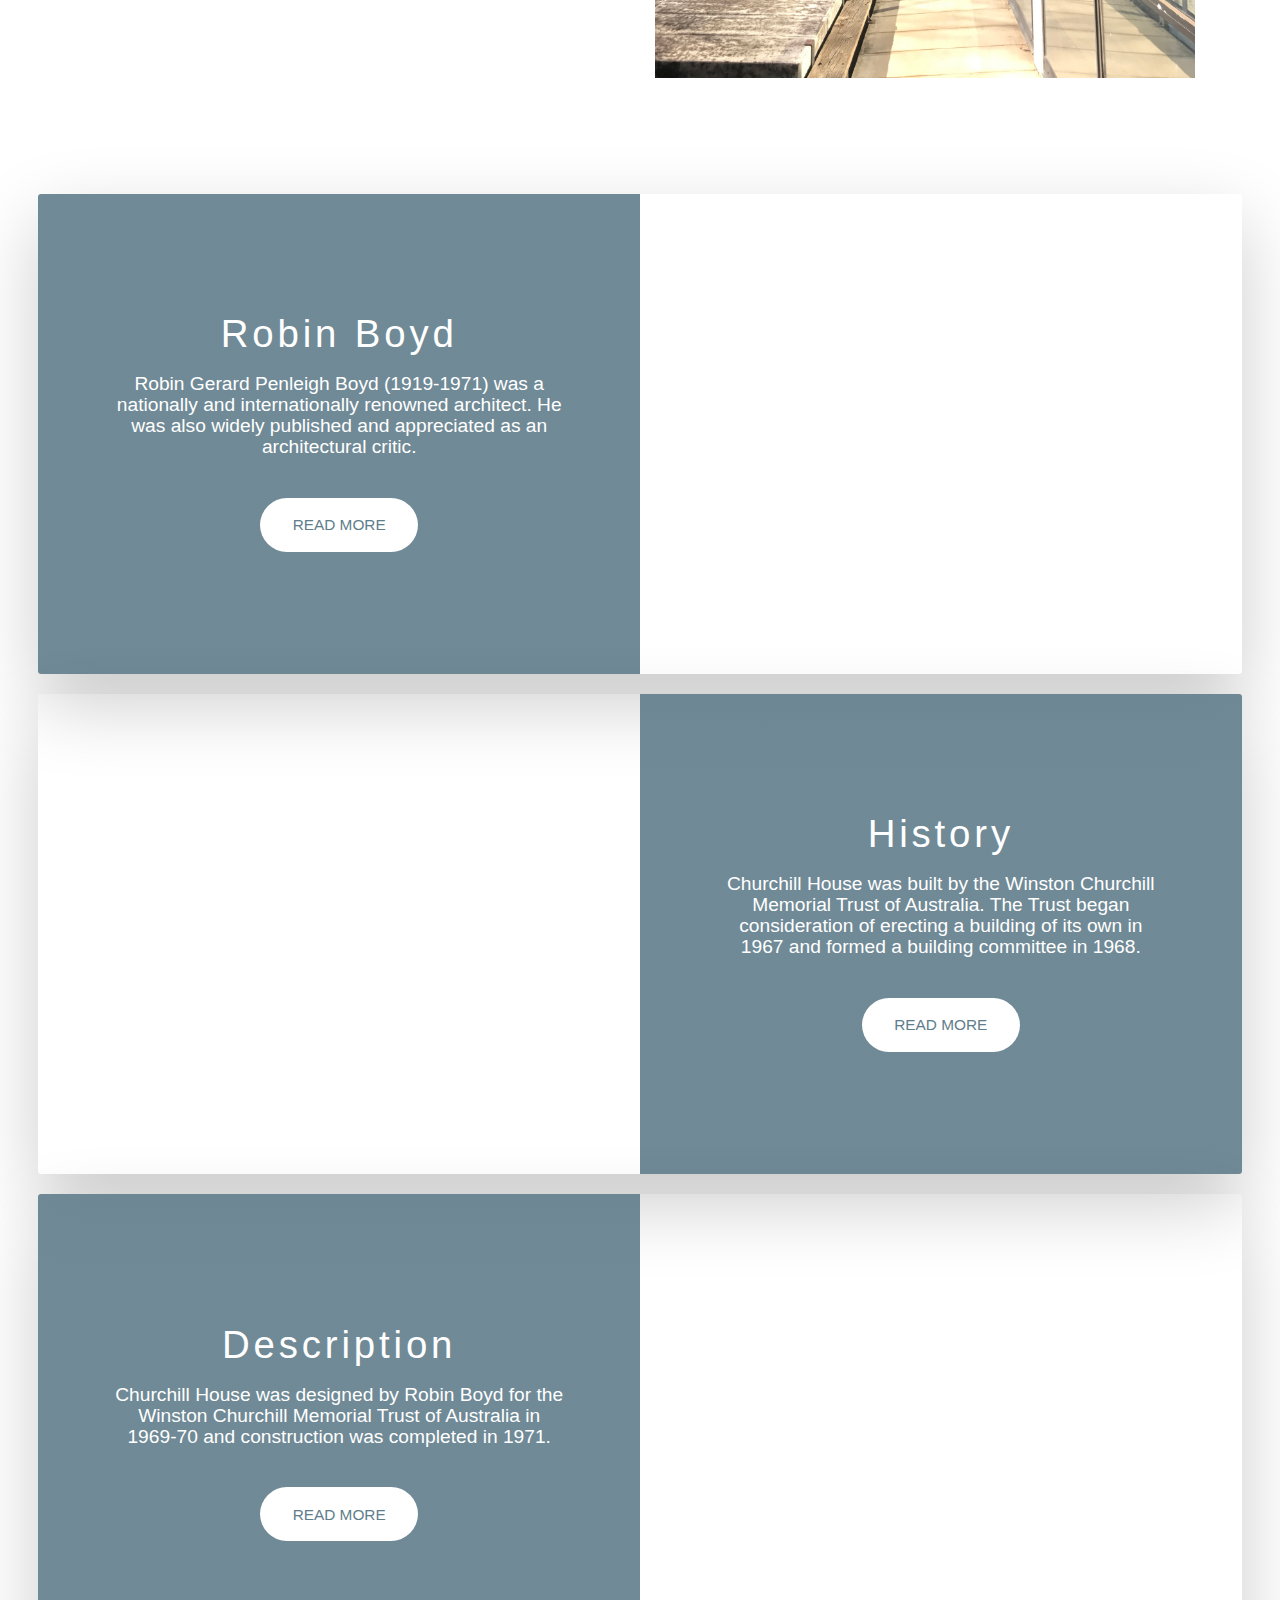
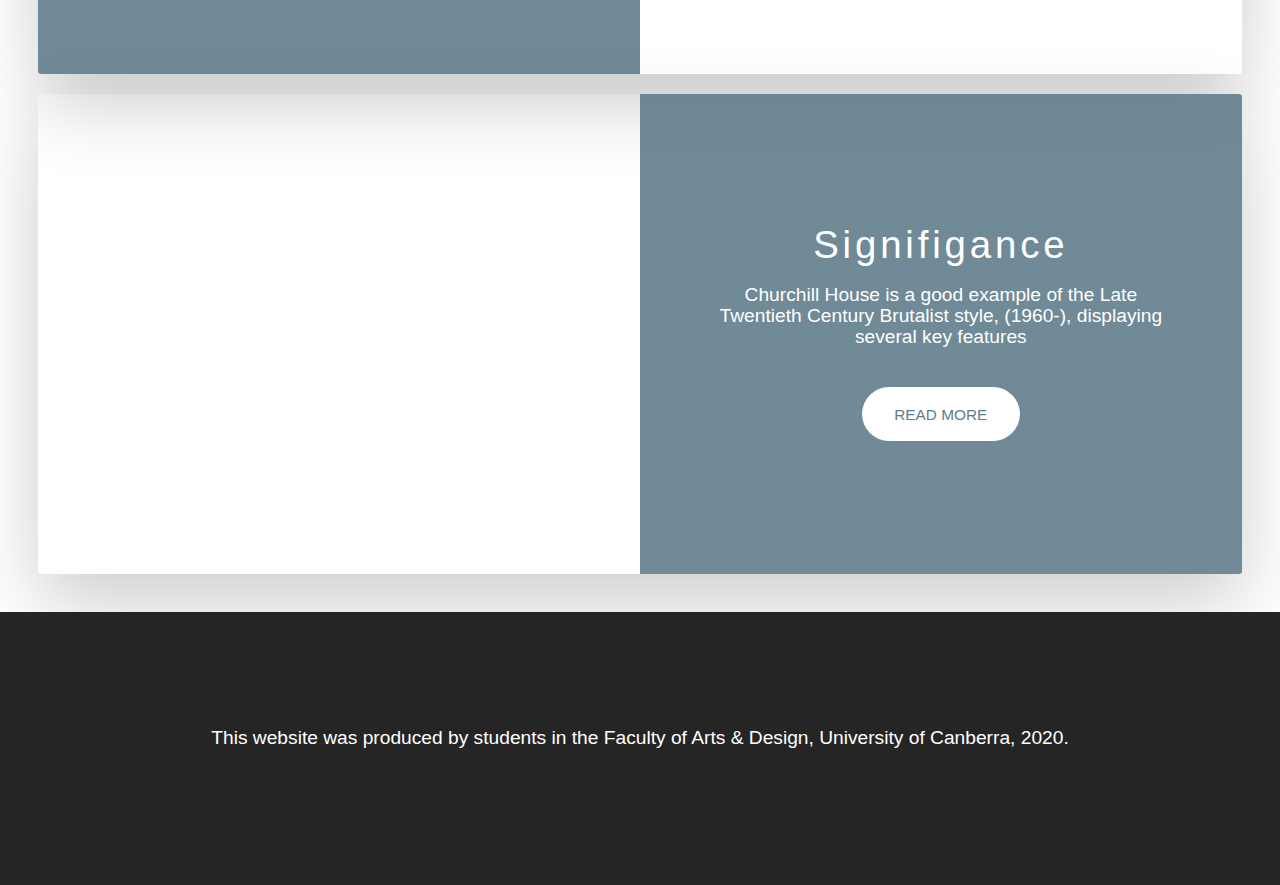
==== commit c8d034b0: "Refinements to second page" ====
--- a/index.html
+++ b/index.html
@@ -5,8 +5,8 @@
     <meta name="viewport" content="width=device-width, initial-scale=1.0">
     <title>Churchill House</title>
     <link href="https://fonts.googleapis.com/css2?family=Radley:ital@0;1&display=swap" rel="stylesheet">
-    <link rel="stylesheet" href="reset.css">
-    <link rel="stylesheet" href="style.css">
+    <link rel="stylesheet" href="assets/css/reset.css">
+    <link rel="stylesheet" href="assets/css/style.css">
 </head>
 <body>
 
@@ -32,17 +32,7 @@
                             <li><a class="social-link" href="#">Instagram</a></li>
                         </ul>
                     </div>
-                    <!-- <div class="main-menu">
-                        <nav class="main-nav">
-                            <ul>
-                                <li><a class="main-link" href="index.html#intro">Introduction</a></li>
-                                <li><a class="main-link" href="robin-boyd.html">Robin Boyd</a></li>
-                                <li><a class="main-link" href="history.html">History</a></li>
-                                <li><a class="main-link" href="description.html">Description</a></li>
-                                <li><a class="main-link" href="significance.html">Significance</a></li>
-                            </ul>
-                        </nav>
-                    </div> -->
+         
                     <div class="menu-box">
                         <div class="menu-container">
                             <input type="checkbox" class="toggle-switch">
@@ -104,7 +94,7 @@
         </div>
         <div class="section-container-image">
             <figure>
-<img class="intro-image" src="/assets/images/churchill-house-21.jpg" alt="">
+<img class="intro-image" src="assets/images/churchill-house-21.jpg" alt="">
             </figure>
         </div>
     </section>
--- a/assets/css/style.css
+++ b/assets/css/style.css
@@ -0,0 +1,691 @@
+/* minor reset in addition to the reset.css just in case - a lot of resources seem to recommend border-box sizing for consistency */
+
+* {
+    margin: 0;
+    padding: 0;
+    box-sizing: border-box;
+}
+
+/* setting the root so that i can use rem's for font-size etc. and hopefully make my site responsive - a blog post recommended this */
+
+:root {
+    font-size: 1.5vw;
+}
+
+
+
+   p {
+    font-size: 1.6rem;
+    line-height: 1.8rem;
+    margin-bottom: 1.4rem;
+    }
+
+    @media (min-width: 700px) {
+        p {
+           font-size: 1rem;
+           line-height: 1.1rem;
+           margin-bottom: 1.1rem;
+        }  
+       }
+  /* Menu code */
+  
+  /* menu */
+
+  .menu-box {
+      /* height: 100%; */
+      /* position: fixed; */
+
+
+  }
+
+  .menu-container {
+    position: fixed;
+    right: 0;
+    top 0;
+    z-index: 1;
+    
+}
+
+.menu-container .toggle-switch {
+    position: absolute;
+    right: 2rem;
+    top: -1.2rem;
+    z-index: 2;
+    cursor: pointer;
+    width: 60px;
+    height: 60px;
+    opacity: 0;
+
+}
+
+.menu-container .hamburger {
+    position: absolute;
+    top: -1.2rem;
+    right: 2rem;
+    z-index: 1;
+    width: 60px;
+    height: 60px;
+    padding: 5px;
+    background-color: rgba(13, 110, 139, 0.75);
+    display: flex;
+    align-items: center;
+    justify-content: center;
+
+}
+
+/* Hamburger line */
+
+.menu-container .hamburger > div {
+    position: relative;
+    width: 100%;
+    height: 3px;
+    background-color: #ffffff;
+    display: flex;
+    align-items: center;
+    justify-content: center;
+    transition: all 0.4s ease;
+}
+
+/* Top and bottom lines */
+
+.menu-container .hamburger > div:after,
+.menu-container .hamburger > div:before {
+content: "";
+position: absolute;
+z-index: 1;
+top: -14px;
+width: 100%;
+height: 3px;
+background: inherit;
+}
+
+/* moves line down */
+.menu-container .hamburger > div:after {
+    top: 14px;
+}
+
+/* toggler animate */
+
+.menu-container .toggle-switch:checked + .hamburger > div {
+    transform: rotate(135deg);
+    }
+
+    /* turn lines into x */
+
+.menu-container .toggle-switch:checked + .hamburger > div:before,
+.menu-container .toggle-switch:checked + .hamburger > div:after {
+    top: 0;
+    transform: rotate(90deg);
+}
+
+/* menu items */
+
+.menu-container .menu {
+    position: fixed;
+    top: 0;
+    right: 0;
+    width: 100%;
+    height: 100%;
+    visibility: hidden;
+    overflow: hidden;
+    display: flex;
+    align-items: center;
+    justify-content: center;
+}
+
+/* show menu */
+
+.menu-container .toggle-switch:checked ~ .menu {
+    visibility: visible;
+    }
+    
+    .menu-container .toggle-switch:checked ~ .menu > div {
+        transform: scale(1);
+        transition-duration: 0.75s;
+        }
+    
+        .menu-container .toggle-switch:checked ~ .menu > div > div {
+           opacity: 1;
+            }
+
+.menu-container .menu > div {
+                background: rgba(24, 39, 51, 0.85);
+                border-radius: 50%;
+                width: 200vw;
+                height: 200vw;
+                display: flex;
+                flex: none;
+                align-items: center;
+                justify-content: center;
+                transform: scale(0);
+                transform: all 0.4s ease;
+            }
+
+.menu-container .menu > div > div {
+                text-align: center;
+                max-width: 90vw;
+                max-height: 100vh;
+                opacity: 0;
+                transition: opacity 0.4s ease;
+            }
+
+            .menu-container .menu > div > div > ul > li {
+                list-style: none;
+                color: #fff;
+                font-size: 1.4rem;
+                padding: 1rem;
+            }
+
+        main:target ~ .menu-container .toggle-switch:checked {
+
+        }
+
+        
+.menu-container .menu > div > div > ul > li > a {
+    color: inherit;
+    text-decoration: none;
+    transition: color 0.4s ease;
+}
+
+  /* end menu code */
+
+h1 {
+    font-size: 3rem;
+}
+
+.heading-primary {
+    display: block;
+}
+
+.heading-sub {
+    display: block;
+    margin-bottom: 1rem;
+}
+
+h2 {
+    font-size: 2.5rem;
+    letter-spacing: 0.2rem;
+    margin-bottom: 1rem;
+}
+
+
+
+header {
+    min-height: 100vh;
+    width: 100%;
+}
+
+.content-page {
+    background: rgb(96, 125, 139);
+}
+
+body {
+    background-color: #ffffff;
+    color: rgb(96, 125, 139);
+    font-family: 'Roboto', sans-serif;
+    font-weight: 400;
+
+}
+
+.navbar {
+    color: rgba(232, 232, 232, 1);
+    min-height: 8rem;
+    font-size: 16px;
+    display: flex;
+    justify-content: space-between;
+    align-items: center;
+    height: 50%;
+    padding: 1rem;
+    border-bottom: 1px dotted rgba(232, 232, 232, 0.8);
+}
+
+/* Flex Nav items (3 items) */
+
+.logo-box a {
+   text-decoration: none;
+   color: rgba(232, 232, 232, 1);
+}
+
+/* This was the only way i could think of to exactly centre the social media links */
+.social-links {
+    position: absolute;
+    left: 50%;
+    transform: translatex(-50%);
+}
+    .social-links li {
+        list-style-type: none;
+        display: inline-block;
+
+    }
+        .social-link {
+            text-decoration: none;
+            cursor: pointer;
+            color: rgba(232, 232, 232, 1);
+        }
+
+.main-menu {
+   
+}
+
+.main-nav {
+
+
+}
+    .main-nav li {
+        list-style-type: none;
+        padding: 0.2rem 0;
+    }
+
+    .social-link:link,
+    .social-link:visited,
+    .main-link:link,
+    .main-link:visited {
+        text-decoration: none;
+        cursor: pointer;
+        display: inline-block;
+       color: rgba(232, 232, 232, 1);
+       transition: all .2s ease-in-out;
+    
+    }
+
+    .social-link:hover,
+    .main-link:hover {
+        background-color: rgba(96, 125, 139,0.9);
+        transform: scale(1.3);
+    }
+    
+    .social-link:visited,
+    .main-link:visited {
+        transform: scale(1.1);
+    }
+
+#hero {
+    min-height: 100vh;
+    width: 100%;
+    background-image: linear-gradient(rgba(0,0,0,0.6), rgba(0,0,0,0.6)), url(assets/images/churchill-house-37.jpg);
+    background-size: cover;
+    background-position: top;
+    background-repeat: no-repeat;
+}
+
+.heading-box {
+    color: #fff;
+    position: absolute;
+    top: 60%;
+    left: 50%;
+    transform: translate(-50%, -50%);
+    text-align: center;
+}
+
+
+
+
+
+    /* Second item */
+    .header__social-box {
+        flex: 2;
+        background-color: chocolate;
+        justify-content: center;
+        text-align: center;
+    }
+
+    .social-links {
+        display: flex;
+        flex-direction: row;
+        justify-content: center;
+        align-content: center;
+    }
+
+
+
+
+    .social-links li {
+        text-decoration: none;
+    }
+
+    .social-links a {
+        text-decoration: none;
+        list-style-type: none;
+    }
+
+    .social-links a:active, .social-links a:hover {
+        border-bottom: 1px dotted #000000;
+        color: #fff;
+    }
+
+.menu-section {
+    flex: 1;
+} */
+
+    /* main menu in nav */
+
+    /* menu */
+
+
+   
+
+
+
+    /* End of Hero Section above - Start of Main section below */
+
+    .main-container {
+        width: 100vw;
+    }
+
+    .top-section {
+        /* background-color: fuchsia; */
+        min-height: 80vh;
+        max-width: 100vw;
+        display: grid;
+        align-items: center;
+        grid-template-columns: repeat(auto-fit, minmax(300px, 1fr));
+        padding: 2rem 2rem;
+        
+    }
+
+  
+    
+
+    .section-container-text {
+        height: 100%;
+        max-width: 100vw;
+        /* background-color: lightseagreen; */
+        padding: 0 2.5%;
+        max-width: 100vw;
+        padding-top: 1rem;
+        padding-bottom: 1rem;
+        padding-right: 1rem;
+    }
+
+    .alternate {
+        color: #fff;
+    }
+
+    .section-container-image {
+        height: 100%;
+        display: flex;
+        align-items: center;
+        /* background-color: hotpink; */
+        padding: 0 2.5%;
+        max-width: 100vw;
+        padding-top: 1rem;
+        padding-bottom: 1rem;
+        max-width: 100vw;
+    }
+
+ 
+
+@media (max-width: 699px) {
+    .intro-image {
+        max-width: 95vw;
+    }
+}
+
+    .intro-image {
+        max-height: 80vh;
+        max-width: 45vw;
+        display: block;
+        margin: auto;
+        object-fit: cover;
+        /* max-width: 95vw; */
+        
+    }
+
+      /* Media Query for section height on Tablet - auto-fit seems to work well but the rows are way too tall on tablet compared to their width) */
+
+      @media (min-width: 700px) and (max-width: 1200px) {
+        .top-section {
+            min-height: 70vh;
+        }
+
+        .intro-image {
+            max-width: 45vw;
+        }
+    }
+
+
+    /* section with image slideshow on secondary page/s */
+
+    .slide-section {
+        min-height: 100vh;
+        padding: 5%;
+   
+    }
+
+  ul {
+        list-style-type: disc;
+        padding-left: 2rem;
+    }
+
+
+
+
+    
+
+    .slider {
+        display: flex;
+      
+        flex-direction: row;
+        margin-top: 50px;
+    }
+
+    .slider-segment {
+        border: 1px blanchedalmond solid;
+        margin: 0 2px;
+        position: relative;
+        display: block;
+        flex: 1 1 0px;
+        transition: transform 500ms;
+    }
+
+
+/* 
+    .slider:focus-within .slider-segment,
+    .slider:hover .slider-segment {
+      transform: translateX(-25%);
+    }
+     */
+  
+
+    .slider-segment:focus ~ .slider-segment,
+    .slider-segment:hover ~ .slider-segment {
+        transform: translateX(25%);
+
+    }
+
+    .slider-segment:focus,
+    .slider-segment:hover {
+        transform: scale(1.5);
+        z-index: 1;
+    }
+   
+   
+
+    .slider-image {
+        display: block;
+        max-width: 100%;
+    }
+
+ 
+
+/* Section that contains rows of content */
+
+.read-more-section {
+    padding: 2rem 2rem;
+    /* background-image: linear-gradient(to right bottom, #fff, #000000); */
+}
+
+
+.row {
+    padding-top: 20px;
+}
+
+
+
+
+.row-content {
+    background-image: linear-gradient(90deg,
+    rgba(96, 125, 139,0.9) 0%,
+    rgba(96, 125, 139,0.9) 50%,
+                                    transparent 50%),
+                                    url(assets/images/churchill-house-19.jpg);
+
+
+
+    background-size: 100%;
+    border-radius: 3px;
+    box-shadow: 0 1.5rem 4rem rgba(0, 0, 0, .2);
+
+
+    height: 25rem;
+    /* display: grid; */
+    display: flex;
+
+    align-items: center;
+}
+
+#row-2, #row-4 {
+    flex-direction: row-reverse;
+
+
+
+ 
+}
+
+#row-1 {
+    background-image: linear-gradient(90deg,
+    rgba(96, 125, 139,0.9) 0%,
+    rgba(96, 125, 139,0.9) 50%,
+                                    transparent 50%),
+                                    url(assets/images/churchill-house-19.jpg);
+}
+
+
+#row-2 {
+    background-image: linear-gradient(270deg,
+    rgba(96, 125, 139,0.9) 0%,
+    rgba(96, 125, 139,0.9) 50%,
+    transparent 50%),
+ url(assets/images/churchill-house-24.jpg);
+}
+
+
+#row-3 {
+
+        background-image: linear-gradient(90deg,
+        rgba(96, 125, 139,0.9) 0%,
+        rgba(96, 125, 139,0.9) 50%,
+                                        transparent 50%),
+                                        url(assets/images/churchill-house-15.jpg);
+    
+}
+
+
+#row-4 {
+    background-image: linear-gradient(270deg,
+    rgba(96, 125, 139,0.9) 0%,
+    rgba(96, 125, 139,0.9) 50%,
+    transparent 50%),
+ url(assets/images/churchill-house-14.jpg);
+}
+
+
+
+
+.row-text {
+    width: 50%;
+    padding: 4rem;
+    text-align: center;
+    color: #fff;
+}
+
+.row-text h2 {
+ font-size: 2rem;
+}
+
+/* links */
+
+a, a:visited, a:hover, a:active {
+    text-decoration: none;
+    color: inherit;
+}
+
+/* button */
+
+.button:link,
+.button:visited {
+    margin-top: 1rem;
+    font-size: 0.8rem;
+    text-transform: uppercase;
+    background-color: #fff;
+    color: rgb(96, 125, 139);
+    padding: 1rem 1.7rem;
+    display: inline-block;
+    border-radius: 2.5rem;
+    transition: all .3s;
+}
+
+.button:hover {
+    transform: translateY(-3px);
+    box-shadow: 0 10px 20px rgba(0,0,0,.2);
+}
+
+.button:active {
+    transform: translateY(-1px);
+    box-shadow: 0 5px 10px rgba(0,0,0,.2);
+}
+
+.secondary-content {
+    padding: 5%;
+    padding-top: 0;
+}
+
+
+.quote {
+        font-size: 1.4em;
+        width:60%;
+        margin:50px auto;
+        font-style:italic;
+        color: #555555;
+        padding:1.2em 30px 1.2em 75px;
+        border-left:8px solid rgb(96, 125, 139);
+        line-height:1.6;
+        position: relative;
+        background:rgb(237, 237, 237);
+      }
+
+
+      .quote::before {
+      
+         
+            content: "\201C";
+            color:rgb(96, 125, 139);
+            font-size:4em;
+            position: absolute;
+            left: 10px;
+            top:-10px;
+          }
+
+
+         .quote figcaption{
+            display:block;
+            columns: #000000;
+            font-style: normal;
+            font-weight: bold;
+            margin-top:1em;
+          }
+      
+
+
+/* Footer */
+
+.footer {
+    background-color: rgb(37, 37, 37);
+    color: #fff;
+    text-align: center;
+    padding: 6rem 0;
+    position: sticky;
+    font-size: 1rem;
+}
+
+
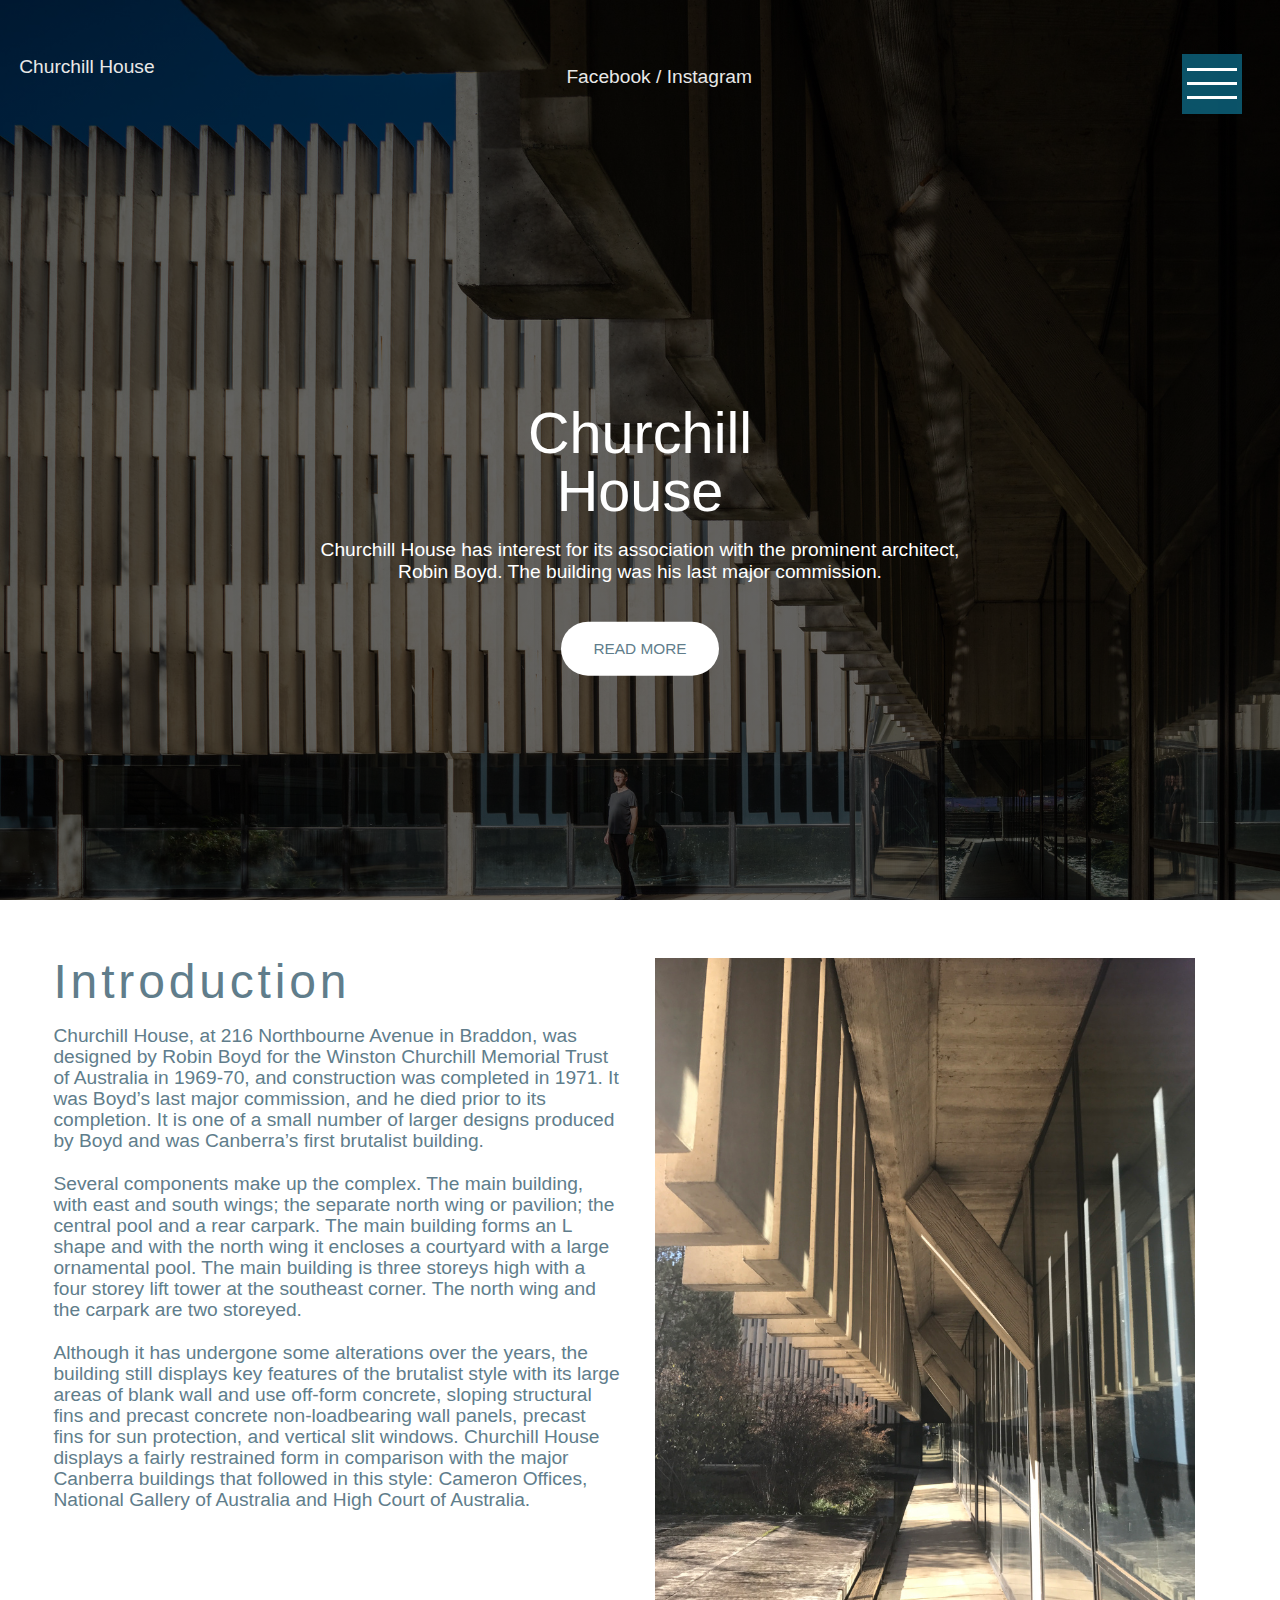
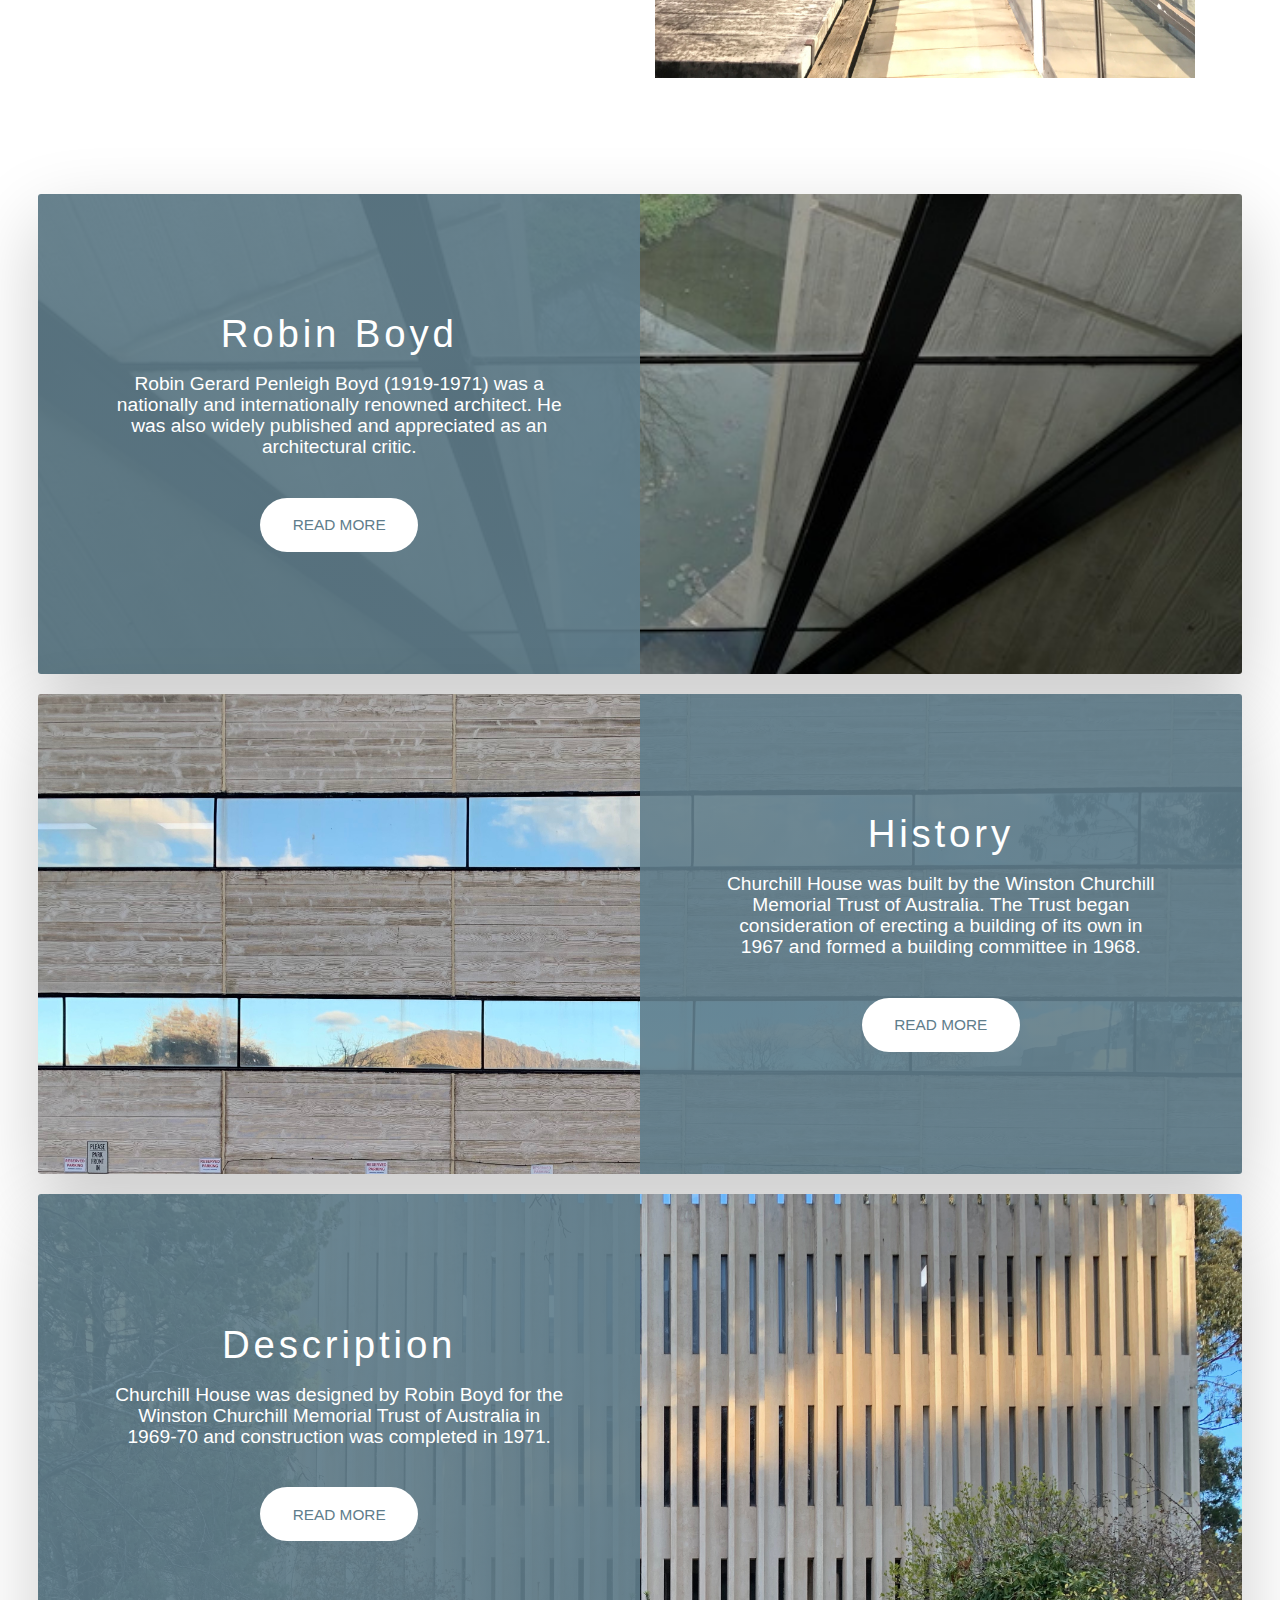
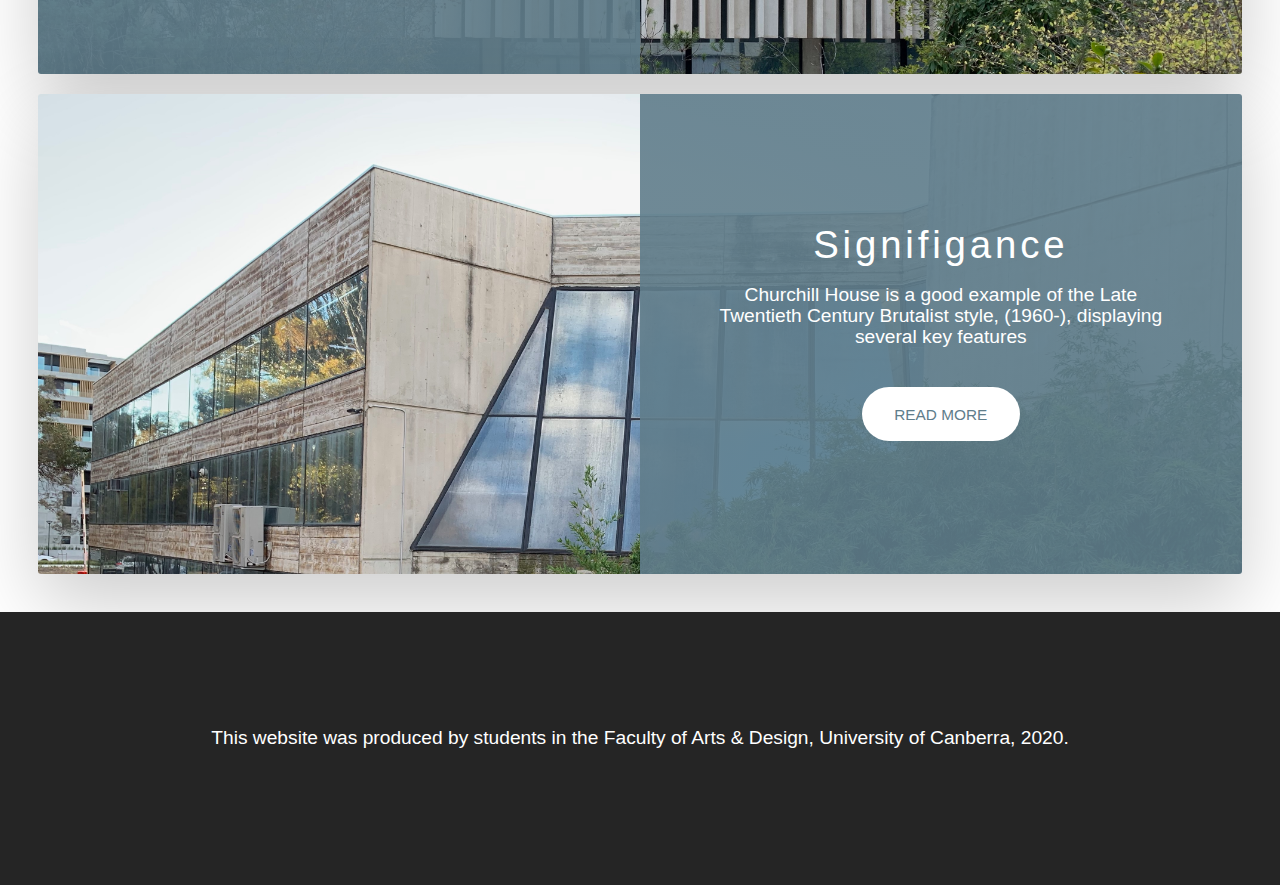
==== commit fc04b53e: "Final refinements" ====
--- a/index.html
+++ b/index.html
@@ -45,9 +45,9 @@
                                         <ul>
                                             
                                             <li><a class="main-link" href="robin-boyd.html">Robin Boyd</a></li>
-                                            <li><a class="main-link" href="history.html">History</a></li>
-                                            <li><a class="main-link" href="description.html">Description</a></li>
-                                            <li><a class="main-link" href="significance.html">Significance</a></li>
+                                            <li><a class="main-link" href="#">History</a></li>
+                                            <li><a class="main-link" href="#">Description</a></li>
+                                            <li><a class="main-link" href="#">Significance</a></li>
                                         </ul>
                                     </div>
                                 </div>
@@ -119,7 +119,7 @@
             <div class="row-text">
                 <h2>History</h2>
                 <p>Churchill House was built by the Winston Churchill Memorial Trust of Australia. The Trust began consideration of erecting a building of its own in 1967 and formed a building committee in 1968. </p>
-                <a class="button" href="history.html">Read More</a>
+                <a class="button" href="#">Read More</a>
             </div>
         </div>
     </div>
@@ -130,7 +130,7 @@
             <div class="row-text">
                 <h2>Description</h2>
                 <p>Churchill House was designed by Robin Boyd for the Winston Churchill Memorial Trust of Australia in 1969-70 and construction was completed in 1971.</p>
-                <a class="button" href="description.html">Read More</a>
+                <a class="button" href="#">Read More</a>
             </div>
         </div>
     </div>
@@ -141,7 +141,7 @@
             <div class="row-text">
                 <h2>Signifigance</h2>
                 <p>Churchill House is a good example of the Late Twentieth Century Brutalist style, (1960-), displaying several key features</p>
-                <a class="button" href="significance.html">Read More</a>
+                <a class="button" href="#">Read More</a>
                 
             </div>
         </div>
--- a/assets/css/style.css
+++ b/assets/css/style.css
@@ -12,6 +12,11 @@
     font-size: 1.5vw;
 }
 
+ul {
+    list-style-type: disc;
+    padding-left: 2rem;
+   
+}
 
 
    p {
@@ -25,18 +30,16 @@
            font-size: 1rem;
            line-height: 1.1rem;
            margin-bottom: 1.1rem;
-        }  
+        } 
+
+        ul {
+            font-size: 1rem;
+        }
        }
   /* Menu code */
-  
-  /* menu */
-
-  .menu-box {
-      /* height: 100%; */
-      /* position: fixed; */
-
-
-  }
+
+
+
 
   .menu-container {
     position: fixed;
@@ -236,14 +239,19 @@
     align-items: center;
     height: 50%;
     padding: 1rem;
-    border-bottom: 1px dotted rgba(232, 232, 232, 0.8);
+
 }
 
 /* Flex Nav items (3 items) */
+
+.logo-box {
+    font-size: 1rem;
+}
 
 .logo-box a {
    text-decoration: none;
    color: rgba(232, 232, 232, 1);
+   
 }
 
 /* This was the only way i could think of to exactly centre the social media links */
@@ -251,6 +259,7 @@
     position: absolute;
     left: 50%;
     transform: translatex(-50%);
+    font-size: 1rem;
 }
     .social-links li {
         list-style-type: none;
@@ -261,10 +270,11 @@
             text-decoration: none;
             cursor: pointer;
             color: rgba(232, 232, 232, 1);
+            font-size: 1rem;
         }
 
 .main-menu {
-   
+   font-size: 1rem;
 }
 
 .main-nav {
@@ -302,7 +312,7 @@
 #hero {
     min-height: 100vh;
     width: 100%;
-    background-image: linear-gradient(rgba(0,0,0,0.6), rgba(0,0,0,0.6)), url(assets/images/churchill-house-37.jpg);
+    background-image: linear-gradient(rgba(0,0,0,0.6), rgba(0,0,0,0.6)), url(/assets/images/extra1-churchill-house-by-robin\ boyd-photo-copyright-darren-bradley.jpg);
     background-size: cover;
     background-position: top;
     background-repeat: no-repeat;
@@ -452,10 +462,7 @@
    
     }
 
-  ul {
-        list-style-type: disc;
-        padding-left: 2rem;
-    }
+ 
 
 
 
@@ -524,11 +531,11 @@
 
 
 .row-content {
-    background-image: linear-gradient(90deg,
+    /* background-image: linear-gradient(90deg,
     rgba(96, 125, 139,0.9) 0%,
     rgba(96, 125, 139,0.9) 50%,
                                     transparent 50%),
-                                    url(assets/images/churchill-house-19.jpg);
+                                    url(/assets/images/churchill-house-10.jpg); */
 
 
 
@@ -557,7 +564,7 @@
     rgba(96, 125, 139,0.9) 0%,
     rgba(96, 125, 139,0.9) 50%,
                                     transparent 50%),
-                                    url(assets/images/churchill-house-19.jpg);
+                                    url(/assets/images/churchill-house-25.jpg);
 }
 
 
@@ -566,7 +573,7 @@
     rgba(96, 125, 139,0.9) 0%,
     rgba(96, 125, 139,0.9) 50%,
     transparent 50%),
- url(assets/images/churchill-house-24.jpg);
+ url(/assets/images/churchill-house-47.jpg);
 }
 
 
@@ -576,7 +583,7 @@
         rgba(96, 125, 139,0.9) 0%,
         rgba(96, 125, 139,0.9) 50%,
                                         transparent 50%),
-                                        url(assets/images/churchill-house-15.jpg);
+                                        url(/assets/images/churchill-house-34.jpg);
     
 }
 
@@ -586,7 +593,7 @@
     rgba(96, 125, 139,0.9) 0%,
     rgba(96, 125, 139,0.9) 50%,
     transparent 50%),
- url(assets/images/churchill-house-14.jpg);
+ url(/assets/images/churchill-house-46.jpg);
 }
 
 
